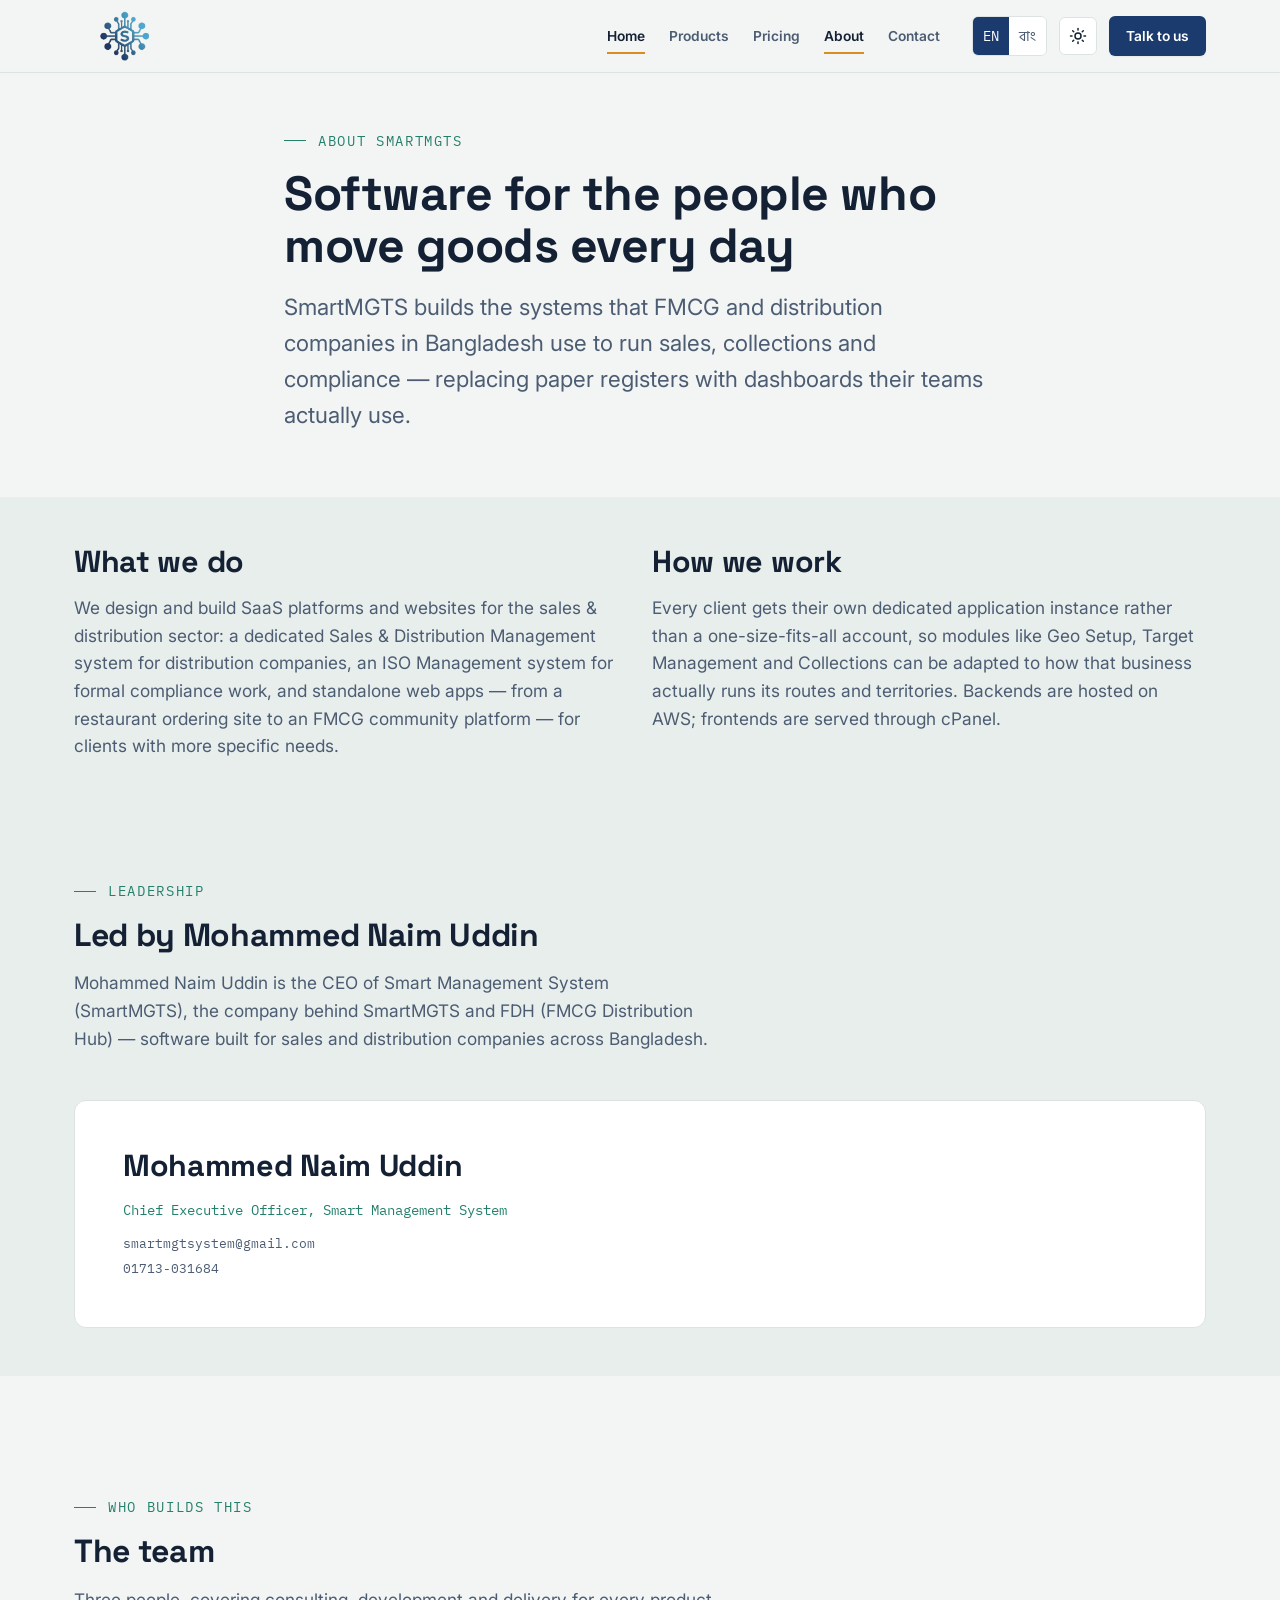
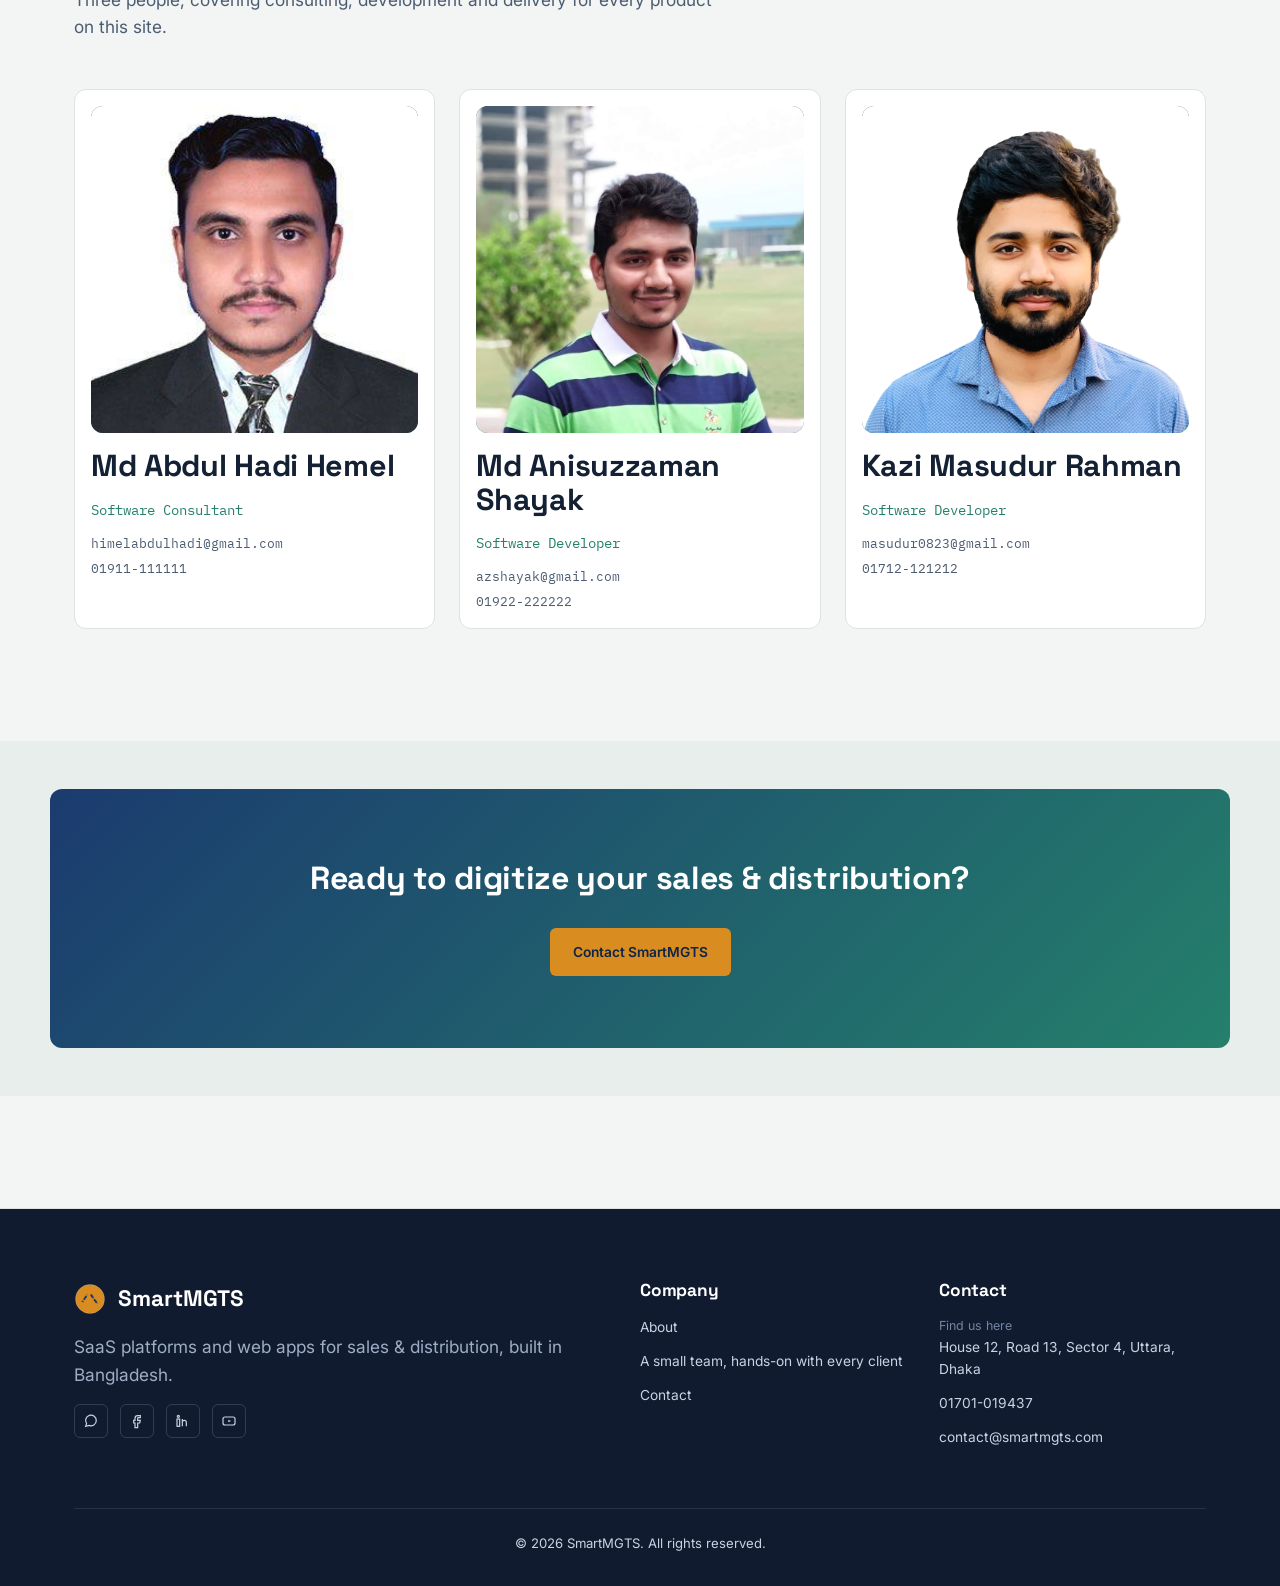
==== about.html @ 02f53088 "e" ====
<!doctype html>
<html lang="en">
  <head>
    <meta charset="UTF-8" />
    <meta name="viewport" content="width=device-width, initial-scale=1" />
    <meta name="theme-color" content="#F2F5F4" />
    <title>About — SmartMGTS</title>
    <link rel="icon" href="assets/images/favicon.svg" type="image/svg+xml" />
    <link rel="preconnect" href="https://fonts.googleapis.com" />
    <link
      href="https://fonts.googleapis.com/css2?family=Space+Grotesk:wght@500;600;700&family=Inter:wght@400;500;600;700&family=IBM+Plex+Mono:wght@400;500&family=Hind+Siliguri:wght@400;500;600;700&display=swap"
      rel="stylesheet"
    />
    <link rel="stylesheet" href="assets/css/variables.css" />
    <link rel="stylesheet" href="assets/css/base.css" />
    <link rel="stylesheet" href="assets/css/components.css" />
    <link rel="stylesheet" href="assets/css/animations.css" />
    <link rel="stylesheet" href="assets/css/responsive.css" />
    <link rel="stylesheet" href="assets/css/style.css" />
    <script>
      (function () {
        try {
          var t =
            localStorage.getItem("smartmgts-theme") ||
            (window.matchMedia("(prefers-color-scheme: dark)").matches
              ? "dark"
              : "light");
          document.documentElement.setAttribute("data-theme", t);
        } catch (e) {}
      })();
    </script>
  </head>
  <body>
    <a class="skip-link" href="#main">Skip to content</a>

      <header class="site-header">
      <div class="container site-header__bar">
        <a href="index.html" class="brand">
          <img src="/assets/images/logo_withoutText.png.png" alt="SmartMGTS logo" class="logo_img" />
        </a>

        <nav class="nav" id="primary-nav">
          <ul class="nav__list">
            <li>
              <a href="index.html" aria-current="page" data-i18n="nav.home"
                >Home</a
              >
            </li>
            <li>
              <a href="products.html" data-i18n="nav.products">Products</a>
            </li>
            <li><a href="pricing.html" data-i18n="nav.pricing">Pricing</a></li>
            <li><a href="about.html" data-i18n="nav.about">About</a></li>
            <li><a href="contact.html" data-i18n="nav.contact">Contact</a></li>
          </ul>
          <div class="nav__controls">
            <div class="lang-switch" role="group" aria-label="Language / ভাষা">
              <button type="button" data-lang="en" aria-pressed="true">
                EN
              </button>
              <button type="button" data-lang="bn" aria-pressed="false">
                বাং
              </button>
            </div>
            <button
              class="icon-btn"
              type="button"
              data-theme-toggle
              aria-pressed="false"
              data-i18n-aria="nav.themeAria"
              aria-label="Toggle light and dark mode"
            >
              <svg
                class="icon-sun"
                viewBox="0 0 24 24"
                fill="none"
                stroke="currentColor"
                stroke-width="2"
                stroke-linecap="round"
              >
                <circle cx="12" cy="12" r="4" />
                <path
                  d="M12 2v2M12 20v2M4.9 4.9l1.4 1.4M17.7 17.7l1.4 1.4M2 12h2M20 12h2M4.9 19.1l1.4-1.4M17.7 6.3l1.4-1.4"
                />
              </svg>
              <svg
                class="icon-moon"
                viewBox="0 0 24 24"
                fill="none"
                stroke="currentColor"
                stroke-width="2"
                stroke-linecap="round"
                stroke-linejoin="round"
              >
                <path d="M21 12.8A9 9 0 1 1 11.2 3a7 7 0 0 0 9.8 9.8Z" />
              </svg>
            </button>
            <a
              class="btn btn--primary btn--sm"
              href="contact.html"
              data-i18n="nav.cta"
              >Talk to us</a
            >
          </div>
        </nav>

        <button
          class="nav-toggle"
          type="button"
          data-nav-toggle
          aria-expanded="false"
          aria-controls="primary-nav"
          data-i18n-aria="nav.menuAria"
          aria-label="Toggle menu"
        >
          <svg
            viewBox="0 0 24 24"
            fill="none"
            stroke="currentColor"
            stroke-width="2"
            stroke-linecap="round"
          >
            <line x1="3" y1="6" x2="21" y2="6" />
            <line x1="3" y1="12" x2="21" y2="12" />
            <line x1="3" y1="18" x2="21" y2="18" />
          </svg>
        </button>
      </div>
    </header>

    <main id="main">
      <section class="section section--tight">
        <div class="container" style="max-width: 760px">
          <p class="eyebrow reveal" data-i18n="about.eyebrow">
            About SmartMGTS
          </p>
          <h1 class="reveal" data-i18n="about.title">
            Software for the people who move goods every day
          </h1>
          <p
            class="reveal"
            style="font-size: var(--step-1)"
            data-i18n="about.subtitle"
          >
            SmartMGTS builds the systems that FMCG and distribution companies in
            Bangladesh use to run sales, collections and compliance.
          </p>
        </div>
      </section>

      <section class="section section--tight section--alt">
        <div class="container grid grid--2">
          <div class="reveal">
            <h3 data-i18n="about.storyTitle">What we do</h3>
            <p data-i18n="about.storyBody">
              We design and build SaaS platforms and websites for the sales
              &amp; distribution sector.
            </p>
          </div>
          <div class="reveal">
            <h3 data-i18n="about.approachTitle">How we work</h3>
            <p data-i18n="about.approachBody">
              Every client gets their own dedicated application instance.
            </p>
          </div>
        </div>
      </section>

      <section class="section section--tight section--alt" id="leadership">
        <div class="container">
          <div class="section-head reveal">
            <p class="eyebrow" data-i18n="leadership.eyebrow">Leadership</p>
            <h2 data-i18n="leadership.title">Led by Mohammed Naim Uddin</h2>
            <p data-i18n="leadership.subtitle">
              Mohammed Naim Uddin is the CEO of Smart Management System
              (SmartMGTS), the company behind SmartMGTS and FDH (FMCG
              Distribution Hub) — software built for sales and distribution
              companies across Bangladesh.
            </p>
          </div>
          <div class="card reveal" style="padding: var(--sp-6)">
            <img src="" alt="">
            <h3 itemprop="name">Mohammed Naim Uddin</h3>
            <p
              class="team-card__role"
              itemprop="jobTitle"
              data-i18n="leadership.role"
            >
              Chief Executive Officer, Smart Management System
            </p>
            <div class="team-card__meta">
              <a href="mailto:smartmgtsystem@gmail.com" itemprop="email"
                >smartmgtsystem@gmail.com</a
              >
              <a href="tel:+8801713031684" itemprop="telephone">01713-031684</a>
            </div>
          </div>
        </div>
      </section>

      <section class="section" id="team">
        <div class="container">
          <div class="section-head reveal">
            <p class="eyebrow" data-i18n="teamSection.eyebrow">
              Who builds this
            </p>
            <h2 data-i18n="about.teamTitle">The team</h2>
            <p data-i18n="about.teamSubtitle">
              Three people, covering consulting, development and delivery for
              every product on this site.
            </p>
          </div>
          <div class="grid grid--team">
            <div class="card team-card reveal">
              <!-- <div class="team-card__avatar">AH</div> -->
              <img
                src="assets/images/team/hadi.jpg"
                alt="Abdul Hadi Hemel"
                class="team-card__avatar"
              />
              <h3>Md Abdul Hadi Hemel</h3>
              <p class="team-card__role" data-i18n="team.hemel.role">
                Software Consultant
              </p>
              <div class="team-card__meta">
                <a href="mailto:himelabdulhadi@gmail.com"
                  >himelabdulhadi@gmail.com</a
                >
                <a href="tel:+8801911111111">01911-111111</a>
              </div>
            </div>

            <div class="card team-card reveal">
              <!-- <div class="team-card__avatar">AS</div> -->
              <img
                src="assets/images/team/shayak.jpg"
                alt="Md Anisuzzaman Shayak"
                class="team-card__avatar"
              />
              <h3>Md Anisuzzaman Shayak</h3>
              <p class="team-card__role" data-i18n="team.shayak.role">
                Software Developer
              </p>
              <div class="team-card__meta">
                <a href="mailto:azshayak@gmail.com">azshayak@gmail.com</a>
                <a href="tel:+8801922222222">01922-222222</a>
              </div>
            </div>

            <div class="card team-card reveal">
              <!-- <div class="team-card__avatar">KM</div> -->
              <img
                src="assets/images/team/masud.png"
                alt="Kazi Masudur Rahman"
                class="team-card__avatar"
              />
              <h3>Kazi Masudur Rahman</h3>
              <p class="team-card__role" data-i18n="team.masudur.role">
                Software Developer
              </p>
              <div class="team-card__meta">
                <a href="mailto:masudur0823@gmail.com">masudur0823@gmail.com</a>
                <a href="tel:+8801712121212">01712-121212</a>
              </div>
            </div>
          </div>
        </div>
      </section>

      <section class="section section--tight section--alt">
        <div
          class="container card reveal"
          style="
            text-align: center;
            padding: var(--sp-7);
            background: linear-gradient(
              135deg,
              var(--color-brand),
              var(--color-route)
            );
            border: none;
          "
        >
          <h2 style="color: #fff" data-i18n="ctaBand.title">
            Ready to digitize your sales &amp; distribution?
          </h2>
          <a
            class="btn btn--accent"
            href="contact.html"
            style="margin-top: var(--sp-3)"
            data-i18n="ctaBand.cta"
            >Contact SmartMGTS</a
          >
        </div>
      </section>
    </main>

    <footer class="site-footer" id="footer-include"></footer>

    <script src="assets/js/theme.js"></script>
    <script src="assets/js/i18n.js"></script>
    <script src="assets/js/main.js"></script>
    <script src="assets/js/footer.js"></script>
  </body>
</html>
---- assets/css/variables.css ----
/* ==========================================================================
   SmartMGTS — Design Tokens
   Theme: "Ledger & Route" — deep navy ink, mango signal, route-line teal.
   Grounded in the product's own world: geo routes, ledgers, SKU dashboards.
   ========================================================================== */

:root {
  /* ---- Type ---- */
  --font-display: 'Space Grotesk', 'Hind Siliguri', sans-serif;
  --font-body: 'Inter', 'Hind Siliguri', sans-serif;
  --font-bn: 'Hind Siliguri', 'Inter', sans-serif;
  --font-mono: 'IBM Plex Mono', 'Hind Siliguri', monospace;

  --step--1: clamp(0.78rem, 0.75rem + 0.2vw, 0.86rem);
  --step-0:  clamp(1rem, 0.96rem + 0.25vw, 1.08rem);
  --step-1:  clamp(1.2rem, 1.1rem + 0.5vw, 1.4rem);
  --step-2:  clamp(1.5rem, 1.3rem + 1vw, 1.9rem);
  --step-3:  clamp(1.9rem, 1.5rem + 2vw, 2.6rem);
  --step-4:  clamp(2.4rem, 1.8rem + 3vw, 3.6rem);
  --step-5:  clamp(3rem, 2.1rem + 4.5vw, 5rem);

  /* ---- Spacing (8px rhythm) ---- */
  --sp-1: 0.5rem;
  --sp-2: 0.75rem;
  --sp-3: 1rem;
  --sp-4: 1.5rem;
  --sp-5: 2rem;
  --sp-6: 3rem;
  --sp-7: 4.5rem;
  --sp-8: 7rem;

  --radius-s: 6px;
  --radius-m: 12px;
  --radius-l: 20px;
  --container: 1180px;

  --ease: cubic-bezier(.2, .8, .2, 1);
  --dur-fast: 160ms;
  --dur: 320ms;

  color-scheme: light;

  /* ---- Light theme ---- */
  --color-bg: #F2F5F4;
  --color-bg-alt: #E8EEEC;
  --color-surface: #FFFFFF;
  --color-surface-raised: #FFFFFF;
  --color-ink: #142033;
  --color-ink-soft: #4C5C72;
  --color-ink-faint: #7C8AA0;
  --color-border: #DCE3E0;
  --color-border-strong: #C3CDC9;

  --color-brand: #1B3B6F;
  --color-brand-ink: #0E2549;
  --color-accent: #D98C1F;
  --color-accent-ink: #8A570E;
  --color-route: #24806B;
  --color-route-soft: #DCEFE9;
  --color-danger: #B14435;
  --color-danger-soft: #F6E2DE;

  --shadow-s: 0 1px 2px rgba(20, 32, 51, 0.06);
  --shadow-m: 0 8px 24px rgba(20, 32, 51, 0.08);
  --shadow-l: 0 20px 48px rgba(20, 32, 51, 0.14);

  --grain-opacity: 0.035;
}

[data-theme="dark"] {
  color-scheme: dark;

  --color-bg: #0C1420;
  --color-bg-alt: #0F1A2A;
  --color-surface: #15223A;
  --color-surface-raised: #182742;
  --color-ink: #E8EEF6;
  --color-ink-soft: #A9B8CE;
  --color-ink-faint: #7284A0;
  --color-border: #26344E;
  --color-border-strong: #34456524;

  --color-brand: #7FA6E8;
  --color-brand-ink: #C6D8F4;
  --color-accent: #F0AE4E;
  --color-accent-ink: #FBD498;
  --color-route: #4FD1AE;
  --color-route-soft: #12332B;
  --color-danger: #E6796A;
  --color-danger-soft: #3A2020;

  --shadow-s: 0 1px 2px rgba(0, 0, 0, 0.3);
  --shadow-m: 0 8px 24px rgba(0, 0, 0, 0.35);
  --shadow-l: 0 24px 56px rgba(0, 0, 0, 0.5);

  --grain-opacity: 0.05;
}
---- assets/css/base.css ----
/* ==========================================================================
   Base — reset, typography, layout primitives
   ========================================================================== */

*, *::before, *::after { box-sizing: border-box; }
html { scroll-behavior: smooth; }
@media (prefers-reduced-motion: reduce) {
  html { scroll-behavior: auto; }
  *, *::before, *::after { animation-duration: 0.01ms !important; animation-iteration-count: 1 !important; transition-duration: 0.01ms !important; }
}

body {
  margin: 0;
  background: var(--color-bg);
  color: var(--color-ink);
  font-family: var(--font-body);
  font-size: var(--step-0);
  line-height: 1.6;
  -webkit-font-smoothing: antialiased;
  transition: background var(--dur) var(--ease), color var(--dur) var(--ease);
}

html[lang="bn"] body,
body.lang-bn { font-family: var(--font-bn); }

img { max-width: 100%; display: block; }
a { color: inherit; text-decoration: none; }
button { font: inherit; cursor: pointer; }
ul { margin: 0; padding: 0; list-style: none; }

h1, h2, h3, h4 {
  font-family: var(--font-display);
  line-height: 1.1;
  margin: 0 0 var(--sp-3);
  letter-spacing: -0.01em;
  color: var(--color-ink);
}
html[lang="bn"] h1, html[lang="bn"] h2, html[lang="bn"] h3, html[lang="bn"] h4 {
  font-family: var(--font-bn);
  letter-spacing: 0;
}

h1 { font-size: var(--step-5); }
h2 { font-size: var(--step-4); }
h3 { font-size: var(--step-2); }
h4 { font-size: var(--step-1); }

p { margin: 0 0 var(--sp-3); color: var(--color-ink-soft); }

.mono { font-family: var(--font-mono); letter-spacing: 0.02em; }

::selection { background: var(--color-accent); color: var(--color-brand-ink); }

:focus-visible {
  outline: 2px solid var(--color-accent);
  outline-offset: 3px;
  border-radius: 4px;
}

/* ---- Layout primitives ---- */
.container {
  width: 100%;
  max-width: var(--container);
  margin-inline: auto;
  padding-inline: var(--sp-4);
}

.section {
  padding-block: var(--sp-8);
  position: relative;
}
.section--tight { padding-block: var(--sp-6); }
.section--alt { background: var(--color-bg-alt); }

.eyebrow {
  display: inline-flex;
  align-items: center;
  gap: var(--sp-2);
  font-family: var(--font-mono);
  font-size: var(--step--1);
  letter-spacing: 0.12em;
  text-transform: uppercase;
  color: var(--color-route);
  margin-bottom: var(--sp-3);
}
.eyebrow::before {
  content: "";
  width: 22px;
  height: 1px;
  background: var(--color-route);
  border-top: 1px dashed var(--color-route);
  display: inline-block;
}

.section-head {
  max-width: 640px;
  margin-bottom: var(--sp-6);
}
.section-head--center { max-width: 640px; margin-inline: auto; text-align: center; }

.visually-hidden {
  position: absolute;
  width: 1px; height: 1px;
  overflow: hidden;
  clip: rect(0 0 0 0);
  white-space: nowrap;
}

.skip-link {
  position: absolute;
  left: var(--sp-3);
  top: -100px;
  background: var(--color-brand);
  color: #fff;
  padding: var(--sp-2) var(--sp-3);
  border-radius: var(--radius-s);
  z-index: 200;
  transition: top var(--dur-fast) var(--ease);
}
.skip-link:focus { top: var(--sp-3); }
---- assets/css/components.css ----
/* ==========================================================================
   Components
   ========================================================================== */

/* ---- Header ---- */
.site-header {
  position: sticky;
  top: 0;
  z-index: 100;
  background: color-mix(in srgb, var(--color-bg) 88%, transparent);
  backdrop-filter: blur(10px);
  border-bottom: 1px solid var(--color-border);
}
.site-header__bar {
  display: flex;
  align-items: center;
  justify-content: space-between;
  gap: var(--sp-4);
  padding-block: var(--sp-3);
}
.brand {
  display: flex;
  align-items: center;
  gap: var(--sp-2);
  font-family: var(--font-display);
  font-weight: 700;
  font-size: var(--step-1);
  color: var(--color-ink);
}
.brand__mark { width: 32px; height: 32px; flex-shrink: 0; }
.brand__mark path { stroke: var(--color-brand); }
.brand__mark circle { fill: var(--color-accent); }

.nav {
  display: flex;
  align-items: center;
  gap: var(--sp-5);
}
.nav__list {
  display: flex;
  gap: var(--sp-4);
  font-size: var(--step--1);
  font-weight: 600;
}
.nav__list a {
  position: relative;
  padding-block: 4px;
  color: var(--color-ink-soft);
  transition: color var(--dur-fast) var(--ease);
}
.nav__list a:hover, .nav__list a[aria-current="page"] { color: var(--color-ink); }
.nav__list a[aria-current="page"]::after {
  content: "";
  position: absolute;
  left: 0; right: 0; bottom: -6px;
  height: 2px;
  background: var(--color-accent);
}

.nav__controls { display: flex; align-items: center; gap: var(--sp-2); }

.icon-btn {
  display: inline-flex;
  align-items: center;
  justify-content: center;
  width: 38px; height: 38px;
  border-radius: var(--radius-s);
  border: 1px solid var(--color-border);
  background: var(--color-surface);
  color: var(--color-ink);
  transition: border-color var(--dur-fast) var(--ease), transform var(--dur-fast) var(--ease);
}
.icon-btn:hover { border-color: var(--color-brand); transform: translateY(-1px); }
.icon-btn svg { width: 18px; height: 18px; }
.icon-btn .icon-moon { display: none; }
[data-theme="dark"] .icon-btn .icon-sun { display: none; }
[data-theme="dark"] .icon-btn .icon-moon { display: block; }

.lang-switch {
  display: flex;
  border: 1px solid var(--color-border);
  border-radius: var(--radius-s);
  overflow: hidden;
  font-family: var(--font-mono);
  font-size: var(--step--1);
}
.lang-switch button {
  background: var(--color-surface);
  color: var(--color-ink-soft);
  border: 0;
  padding: 8px 10px;
  transition: background var(--dur-fast) var(--ease), color var(--dur-fast) var(--ease);
}
.lang-switch button[aria-pressed="true"] {
  background: var(--color-brand);
  color: #fff;
}

.nav-toggle {
  display: none;
  border: 1px solid var(--color-border);
  background: var(--color-surface);
  border-radius: var(--radius-s);
  width: 38px; height: 38px;
  align-items: center;
  justify-content: center;
}
.nav-toggle svg { width: 20px; height: 20px; }

/* ---- Buttons ---- */
.btn {
  display: inline-flex;
  align-items: center;
  gap: var(--sp-2);
  padding: 12px 22px;
  border-radius: var(--radius-s);
  font-weight: 600;
  font-size: var(--step--1);
  border: 1px solid transparent;
  transition: transform var(--dur-fast) var(--ease), box-shadow var(--dur-fast) var(--ease), background var(--dur-fast) var(--ease);
  white-space: nowrap;
}
.btn:hover { transform: translateY(-2px); }
.btn--primary { background: var(--color-brand); color: #fff; box-shadow: var(--shadow-s); }
.btn--primary:hover { box-shadow: var(--shadow-m); }
.btn--accent { background: var(--color-accent); color: var(--color-brand-ink); }
.btn--ghost { background: transparent; border-color: var(--color-border-strong); color: var(--color-ink); }
.btn--ghost:hover { border-color: var(--color-brand); }
.btn--sm { padding: 8px 16px; font-size: var(--step--1); }

/* ---- Badges ---- */
.badge {
  display: inline-flex;
  align-items: center;
  gap: 6px;
  font-family: var(--font-mono);
  font-size: 0.72rem;
  letter-spacing: 0.04em;
  text-transform: uppercase;
  padding: 4px 9px;
  border-radius: 999px;
  border: 1px solid var(--color-border-strong);
}
.badge--live { color: var(--color-route); border-color: var(--color-route); background: var(--color-route-soft); }
.badge--dev { color: var(--color-accent-ink); border-color: var(--color-accent); background: color-mix(in srgb, var(--color-accent) 16%, transparent); }
.badge--live::before { content: ""; width: 6px; height: 6px; border-radius: 50%; background: currentColor; }

/* ---- Cards ---- */
.card {
  background: var(--color-surface);
  border: 1px solid var(--color-border);
  border-radius: var(--radius-m);
  padding: var(--sp-3);
  transition: transform var(--dur) var(--ease), box-shadow var(--dur) var(--ease), border-color var(--dur) var(--ease);
}
.card_img_container {
  width: 100%;
  aspect-ratio: 1.5;
  overflow: hidden;
  border-radius: var(--radius-m);
}

.card_img_container img{
  width: 100%;
  height: 100%;
  object-fit: cover;
}
.card:hover { transform: translateY(-4px); box-shadow: var(--shadow-m); border-color: var(--color-border-strong); }

.card--product { display: flex; flex-direction: column; gap: var(--sp-3); height: 100%; }
.card--product__top { display: flex; align-items: flex-start; justify-content: space-between; gap: var(--sp-2); }
.card--product__icon {
  width: 44px; height: 44px;
  border-radius: var(--radius-s);
  background: var(--color-route-soft);
  color: var(--color-route);
  display: flex; align-items: center; justify-content: center;
}
.card--product__icon svg { width: 22px; height: 22px; }
.card--product__links { display: flex; flex-wrap: wrap; gap: var(--sp-2); margin-top: auto; padding-top: var(--sp-2); }
.card--product__links a {
  font-family: var(--font-mono);
  font-size: 0.78rem;
  color: var(--color-brand);
  border-bottom: 1px dashed var(--color-brand);
}
.card--product__tag { font-family: var(--font-mono); font-size: 0.72rem; color: var(--color-ink-faint); }

.feature-card { text-align: left; }
.feature-card__index { font-family: var(--font-mono); font-size: var(--step--1); color: var(--color-route); }

/* ---- Grids ---- */
.grid { display: grid; gap: var(--sp-4); }
.grid--products { grid-template-columns: repeat(3, 1fr); }
.grid--features { grid-template-columns: repeat(3, 1fr); }
.grid--team { grid-template-columns: repeat(3, 1fr); }
.grid--2 { grid-template-columns: 1fr 1fr; }

/* ---- Stat strip ---- */
.stat-strip {
  display: flex;
  flex-wrap: wrap;
  gap: var(--sp-6);
  padding: var(--sp-4) 0;
  border-top: 1px solid var(--color-border);
  border-bottom: 1px solid var(--color-border);
}
.stat {
  display: flex;
  flex-direction: column;
  gap: 4px;
}
.stat__num { font-family: var(--font-mono); font-size: var(--step-2); color: var(--color-ink); }
.stat__label { font-size: var(--step--1); color: var(--color-ink-soft); }

/* ---- Team ---- */
.team-card { text-align: left; }
.team-card__avatar {
  width: 100%;
  aspect-ratio: 1;
  border-radius: var(--radius-m);
  background: linear-gradient(160deg, var(--color-brand), var(--color-route));
  display: flex; align-items: center; justify-content: center;
  color: #fff;
  font-family: var(--font-display);
  font-size: var(--step-3);
  margin-bottom: var(--sp-3);
  object-fit: cover;
  object-position: top;
}
.team-card__role { color: var(--color-route); font-family: var(--font-mono); font-size: var(--step--1); margin-bottom: var(--sp-2); }
.team-card__meta { display: flex; flex-direction: column; gap: 4px; font-family: var(--font-mono); font-size: 0.82rem; color: var(--color-ink-soft); }
.team-card__meta a { color: var(--color-ink-soft); }
.team-card__meta a:hover { color: var(--color-brand); }

/* ---- Route divider ---- */
.route-divider {
  display: flex;
  align-items: center;
  gap: var(--sp-2);
  margin-block: var(--sp-6);
  color: var(--color-route);
}
.route-divider::before, .route-divider::after {
  content: "";
  flex: 1;
  height: 0;
  border-top: 1.5px dashed var(--color-border-strong);
}

/* ---- Footer ---- */
.site-footer {
  background: var(--color-brand-ink, var(--color-surface));
  border-top: 1px solid var(--color-border);
  padding-block: var(--sp-7) var(--sp-5);
  margin-top: var(--sp-8);
}
[data-theme="light"] .site-footer, :root:not([data-theme="dark"]) .site-footer {
  background: #101B30;
  color: #C9D3E3;
}
[data-theme="dark"] .site-footer { background: #070D18; }
.site-footer, .site-footer * { color: #C9D3E3; }
.site-footer h4 { color: #fff; font-size: var(--step-0); margin-bottom: var(--sp-3); }
.site-footer a:hover { color: var(--color-accent); }
.footer-grid { display: grid; grid-template-columns: 2fr 1fr 1fr; gap: var(--sp-5); margin-bottom: var(--sp-6); }
.footer-grid p { color: #9FADC4; }
.footer-links li { margin-bottom: var(--sp-2); font-size: var(--step--1); }
.footer-bottom {
  display: flex;
  justify-content: center;
  flex-wrap: wrap;
  gap: var(--sp-2);
  padding-top: var(--sp-4);
  border-top: 1px solid rgba(255,255,255,0.1);
  font-size: 0.82rem;
  color: #7284A0;
}
.social-row { display: flex; gap: var(--sp-2); }
.social-row a {
  width: 34px; height: 34px;
  border: 1px solid rgba(255,255,255,0.15);
  border-radius: var(--radius-s);
  display: flex; align-items: center; justify-content: center;
}
.social-row svg { width: 16px; height: 16px; }

/* ---- Forms ---- */
.form-field { margin-bottom: var(--sp-4); }
.form-field label { display: block; font-size: var(--step--1); font-weight: 600; margin-bottom: 6px; color: var(--color-ink); }
.form-field input, .form-field textarea, .form-field select {
  width: 100%;
  padding: 12px 14px;
  border-radius: var(--radius-s);
  border: 1px solid var(--color-border-strong);
  background: var(--color-surface);
  color: var(--color-ink);
  font: inherit;
  transition: border-color var(--dur-fast) var(--ease);
}
.form-field input:focus, .form-field textarea:focus { border-color: var(--color-brand); }
.form-note { font-size: 0.82rem; color: var(--color-ink-faint); }

/* ---- FAQ ---- */
.faq-item { border-bottom: 1px solid var(--color-border); padding-block: var(--sp-3); }
.faq-item summary { cursor: pointer; font-weight: 600; font-family: var(--font-display); font-size: var(--step-0); list-style: none; display: flex; justify-content: space-between; gap: var(--sp-3); }
.faq-item summary::-webkit-details-marker { display: none; }
.faq-item summary::after { content: "+"; font-family: var(--font-mono); color: var(--color-route); }
.faq-item[open] summary::after { content: "\2212"; }
.faq-item p { margin-top: var(--sp-2); }
---- assets/css/animations.css ----
/* ==========================================================================
   Animations — the route line is the site's signature motif
   ========================================================================== */

.route-svg path.route-line {
  fill: none;
  stroke: var(--color-route);
  stroke-width: 2;
  stroke-dasharray: 8 8;
  stroke-linecap: round;
  animation: route-flow 18s linear infinite;
}
.route-svg .route-node circle { fill: var(--color-surface); stroke: var(--color-brand); stroke-width: 2; }
.route-svg .route-node.is-hq circle { fill: var(--color-accent); stroke: var(--color-accent-ink); }
.route-svg .route-node text {
  font-family: var(--font-mono);
  font-size: 11px;
  fill: var(--color-ink-soft);
}

@keyframes route-flow {
  to { stroke-dashoffset: -400; }
}

@media (prefers-reduced-motion: reduce) {
  .route-svg path.route-line { animation: none; }
}

/* ---- Scroll reveal ---- */
.reveal {
  opacity: 0;
  transform: translateY(18px);
  transition: opacity 700ms var(--ease), transform 700ms var(--ease);
}
.reveal.is-visible { opacity: 1; transform: translateY(0); }

@media (prefers-reduced-motion: reduce) {
  .reveal { opacity: 1; transform: none; transition: none; }
}

/* ---- Theme toggle micro-interaction ---- */
.icon-btn svg { transition: transform var(--dur) var(--ease); }
.icon-btn:active svg { transform: scale(0.85) rotate(-10deg); }

/* ---- Mobile nav ---- */
@keyframes nav-drop {
  from { opacity: 0; transform: translateY(-8px); }
  to { opacity: 1; transform: translateY(0); }
}
---- assets/css/responsive.css ----
/* ==========================================================================
   Responsive
   ========================================================================== */

@media (max-width: 980px) {
  .grid--products { grid-template-columns: repeat(2, 1fr); }
  .grid--features { grid-template-columns: repeat(2, 1fr); }
  .grid--team { grid-template-columns: repeat(2, 1fr); }
  .footer-grid { grid-template-columns: 1fr 1fr; }
  .hero-layout { grid-template-columns: 1fr !important; }
  .hero-visual { display:none;order: -1; width: 100%; margin-inline: auto; }
}

@media (max-width: 720px) {
  .nav { position: fixed; inset: 62px 0 auto 0; background: var(--color-bg); border-bottom: 1px solid var(--color-border); padding: var(--sp-4); flex-direction: column; align-items: stretch; gap: var(--sp-4); transform: translateY(-8px); opacity: 0; pointer-events: none; transition: all var(--dur) var(--ease); }
  .nav.is-open { transform: translateY(0); opacity: 1; pointer-events: auto; animation: nav-drop var(--dur) var(--ease); }
  .nav__list { flex-direction: column; gap: var(--sp-3); }
  .nav__controls { justify-content: space-between; }
  .nav-toggle { display: inline-flex; }

  .grid--products { grid-template-columns: 1fr; }
  .grid--features { grid-template-columns: 1fr; }
  .grid--team { grid-template-columns: 1fr; }
  .grid--2 { grid-template-columns: 1fr; }
  .footer-grid { grid-template-columns: 1fr; gap: var(--sp-5); }
  .stat-strip { gap: var(--sp-4); }
  h1 { font-size: var(--step-4); }
  .section { padding-block: var(--sp-6); }
}
---- assets/css/style.css ----
/* common start */
/* ------------------------- */
.section h1{
    font-size: var(--sp-6);
}

.section h2{
    font-size: var(--sp-5);
}

/* ----------------------- */
/* common end */



/* page wise */
/* ------------------------------------------- */

/* logo */
.logo_img{
    width: 100px;
    height: 50px;
    object-fit: contain;
    position: absolute;
}
/* home page/hero section */
.section.hero{
     padding-block: var(--sp-6);
}

#products{
    padding-block: var(--sp-6);
}



@media (max-width: 980px) {
    .section h1 {
        font-size: 2.4rem;
    }
}

@media (max-width: 720px) {
    .section h1 {
        font-size: 1.5rem;
    }
}
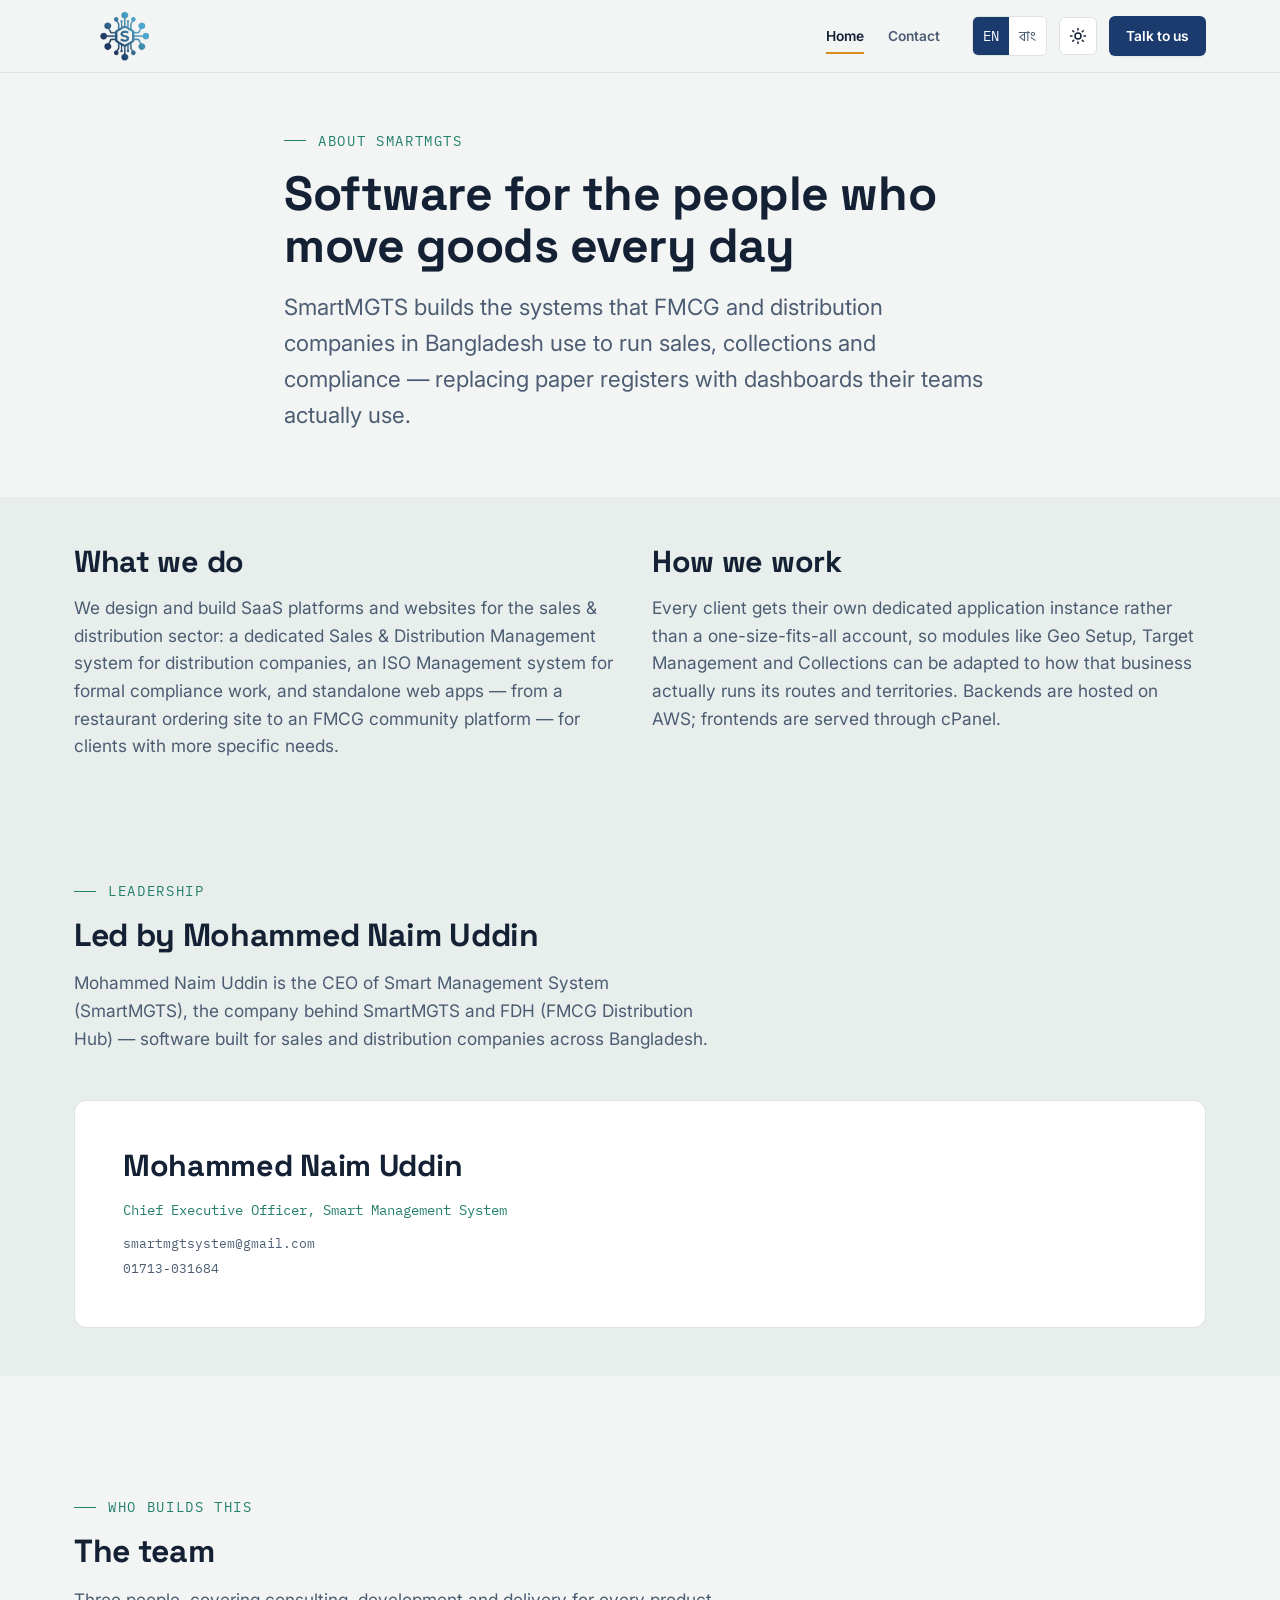
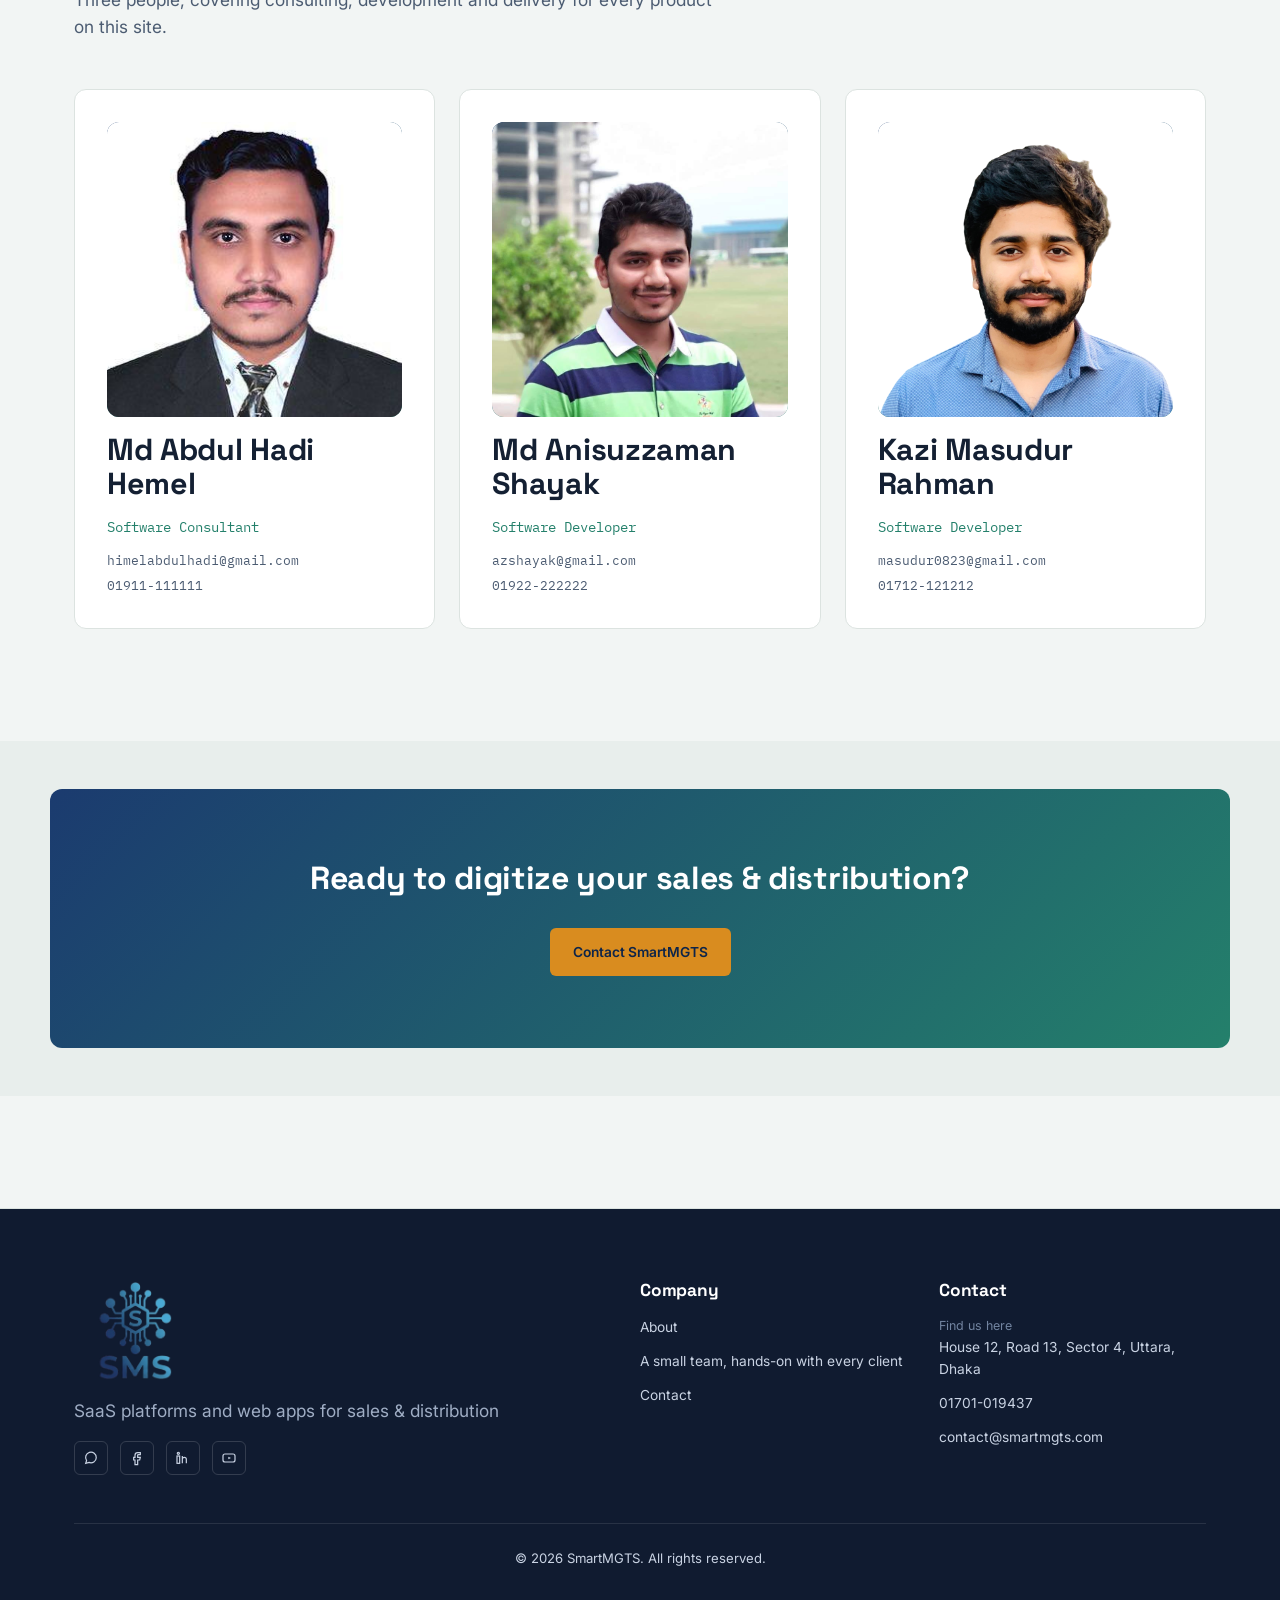
==== commit 5c02dbf0: "e" ====
--- a/about.html
+++ b/about.html
@@ -46,11 +46,11 @@
                 >Home</a
               >
             </li>
-            <li>
+            <!-- <li>
               <a href="products.html" data-i18n="nav.products">Products</a>
-            </li>
-            <li><a href="pricing.html" data-i18n="nav.pricing">Pricing</a></li>
-            <li><a href="about.html" data-i18n="nav.about">About</a></li>
+            </li> -->
+            <!-- <li><a href="pricing.html" data-i18n="nav.pricing">Pricing</a></li> -->
+            <!-- <li><a href="about.html" data-i18n="nav.about">About</a></li> -->
             <li><a href="contact.html" data-i18n="nav.contact">Contact</a></li>
           </ul>
           <div class="nav__controls">
--- a/assets/css/components.css
+++ b/assets/css/components.css
@@ -150,7 +150,7 @@
   background: var(--color-surface);
   border: 1px solid var(--color-border);
   border-radius: var(--radius-m);
-  padding: var(--sp-3);
+  padding: var(--sp-5);
   transition: transform var(--dur) var(--ease), box-shadow var(--dur) var(--ease), border-color var(--dur) var(--ease);
 }
 .card_img_container {
@@ -261,6 +261,11 @@
 }
 [data-theme="dark"] .site-footer { background: #070D18; }
 .site-footer, .site-footer * { color: #C9D3E3; }
+.site-footer img{
+  width: 120px;
+  height: 100px;
+  object-fit: contain;
+}
 .site-footer h4 { color: #fff; font-size: var(--step-0); margin-bottom: var(--sp-3); }
 .site-footer a:hover { color: var(--color-accent); }
 .footer-grid { display: grid; grid-template-columns: 2fr 1fr 1fr; gap: var(--sp-5); margin-bottom: var(--sp-6); }
--- a/assets/css/responsive.css
+++ b/assets/css/responsive.css
@@ -26,4 +26,5 @@
   .stat-strip { gap: var(--sp-4); }
   h1 { font-size: var(--step-4); }
   .section { padding-block: var(--sp-6); }
+  .card{padding: var(--sp-3);}
 }
--- a/assets/css/style.css
+++ b/assets/css/style.css
@@ -32,6 +32,86 @@
     padding-block: var(--sp-6);
 }
 
+/* contact us page start */
+
+.modal-overlay {
+  position: fixed;
+  inset: 0;
+  background: rgba(15, 20, 18, 0.55);
+  backdrop-filter: blur(3px);
+  display: flex;
+  align-items: center;
+  justify-content: center;
+  z-index: 1000;
+  opacity: 0;
+  animation: modalFadeIn 0.2s ease forwards;
+}
+.modal-overlay[hidden] { display: none; }
+
+@keyframes modalFadeIn { to { opacity: 1; } }
+
+.modal-box {
+  background: var(--surface, #fff);
+  color: var(--text, #1a1a1a);
+  border-radius: 16px;
+  padding: var(--sp-5, 2rem) var(--sp-4, 1.5rem);
+  max-width: 380px;
+  width: 90%;
+  text-align: center;
+  position: relative;
+  box-shadow: 0 20px 50px rgba(0, 0, 0, 0.25);
+  transform: translateY(12px) scale(0.96);
+  opacity: 0;
+  animation: modalPopIn 0.28s cubic-bezier(.22,1,.36,1) 0.05s forwards;
+}
+
+@keyframes modalPopIn {
+  to { transform: translateY(0) scale(1); opacity: 1; }
+}
+
+.modal-close {
+  position: absolute;
+  top: var(--sp-2, 0.75rem);
+  right: var(--sp-2, 0.75rem);
+  background: none;
+  border: none;
+  font-size: 1.4rem;
+  line-height: 1;
+  cursor: pointer;
+  color: inherit;
+  opacity: 0.6;
+}
+.modal-close:hover { opacity: 1; }
+
+.modal-icon {
+  width: 56px;
+  height: 56px;
+  margin: 0 auto var(--sp-3, 1rem);
+  border-radius: 50%;
+  display: none;
+  align-items: center;
+  justify-content: center;
+}
+.modal-icon svg { width: 28px; height: 28px; }
+
+.modal-icon--success { background: rgba(34, 197, 94, 0.15); color: #16a34a; }
+.modal-icon--error { background: rgba(239, 68, 68, 0.15); color: #dc2626; }
+
+.modal-box.is-success .modal-icon--success { display: flex; }
+.modal-box.is-error .modal-icon--error { display: flex; }
+
+.modal-title {
+  font-family: var(--font-heading, "Space Grotesk", sans-serif);
+  font-size: var(--step-1, 1.25rem);
+  margin-bottom: var(--sp-2, 0.5rem);
+}
+.modal-message {
+  font-size: 0.95rem;
+  opacity: 0.8;
+  margin-bottom: var(--sp-4, 1.5rem);
+}
+/* contact us page end */
+
 
 
 @media (max-width: 980px) {
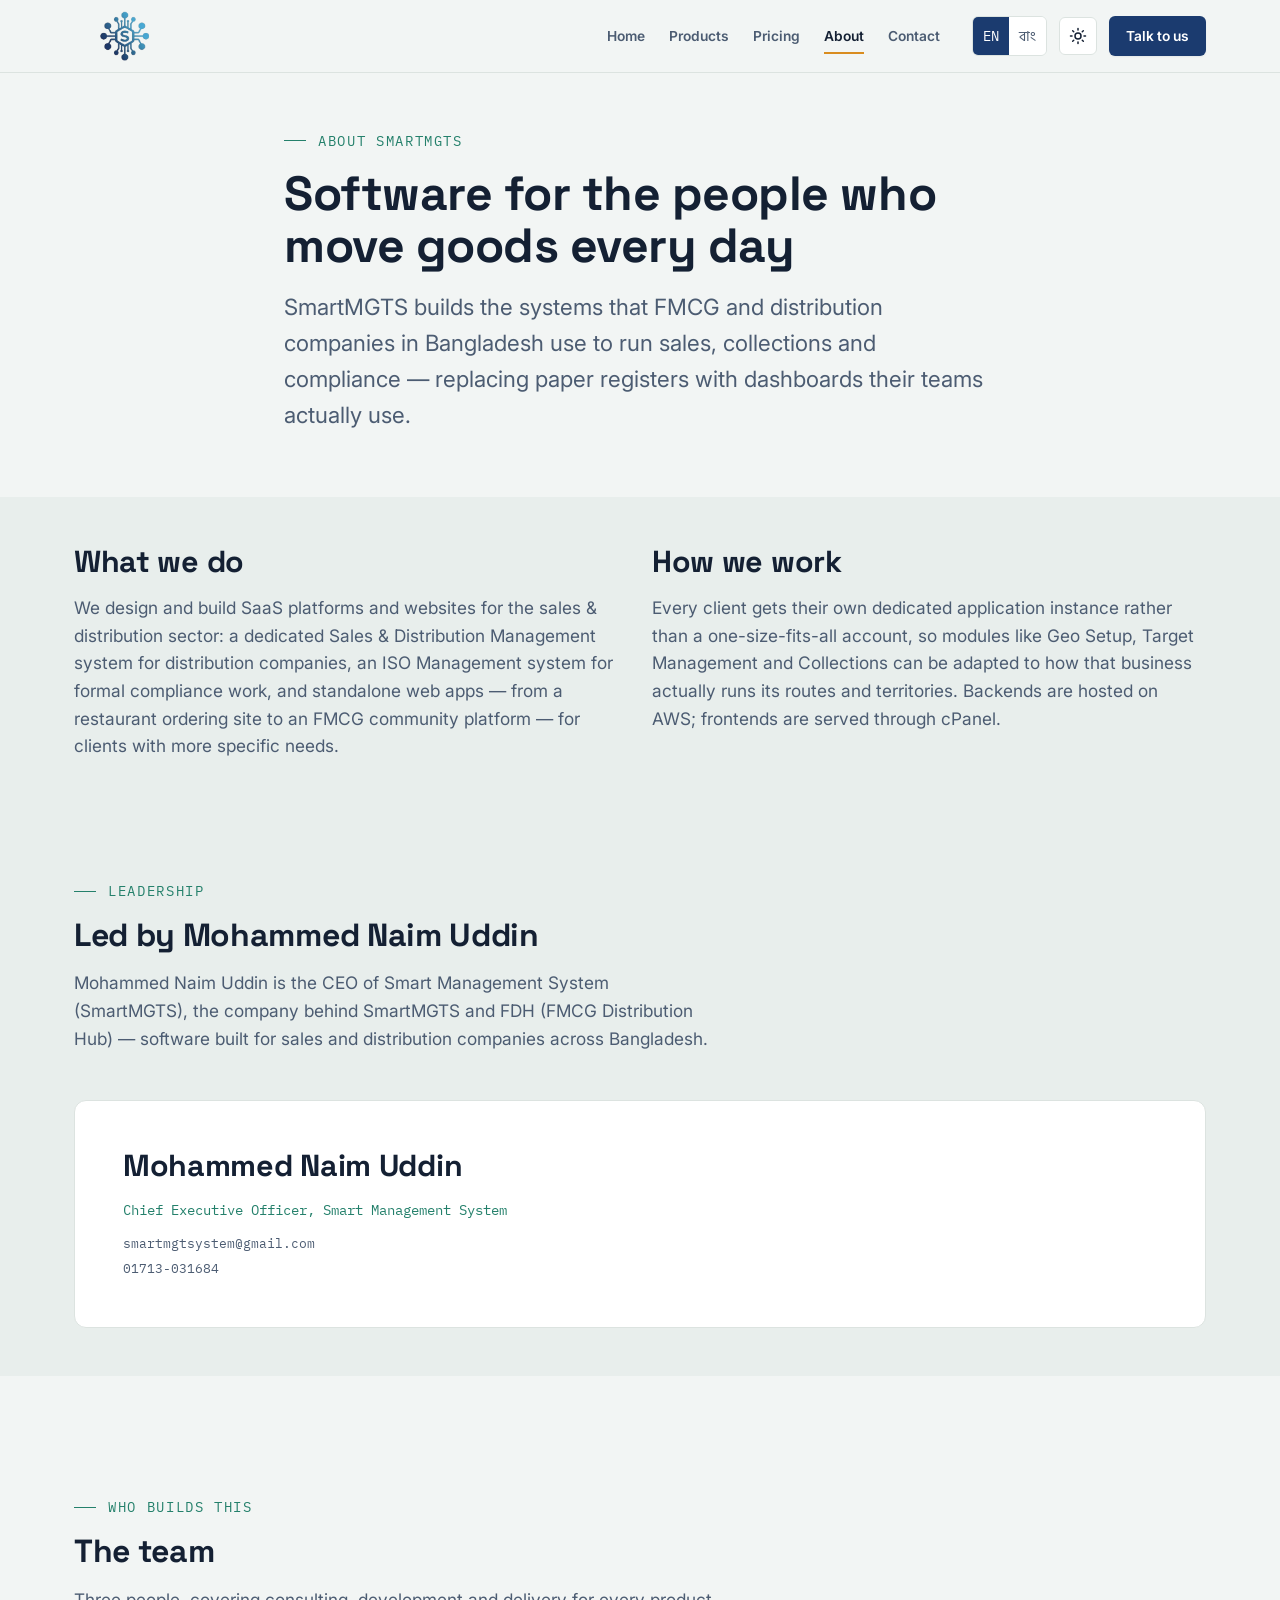
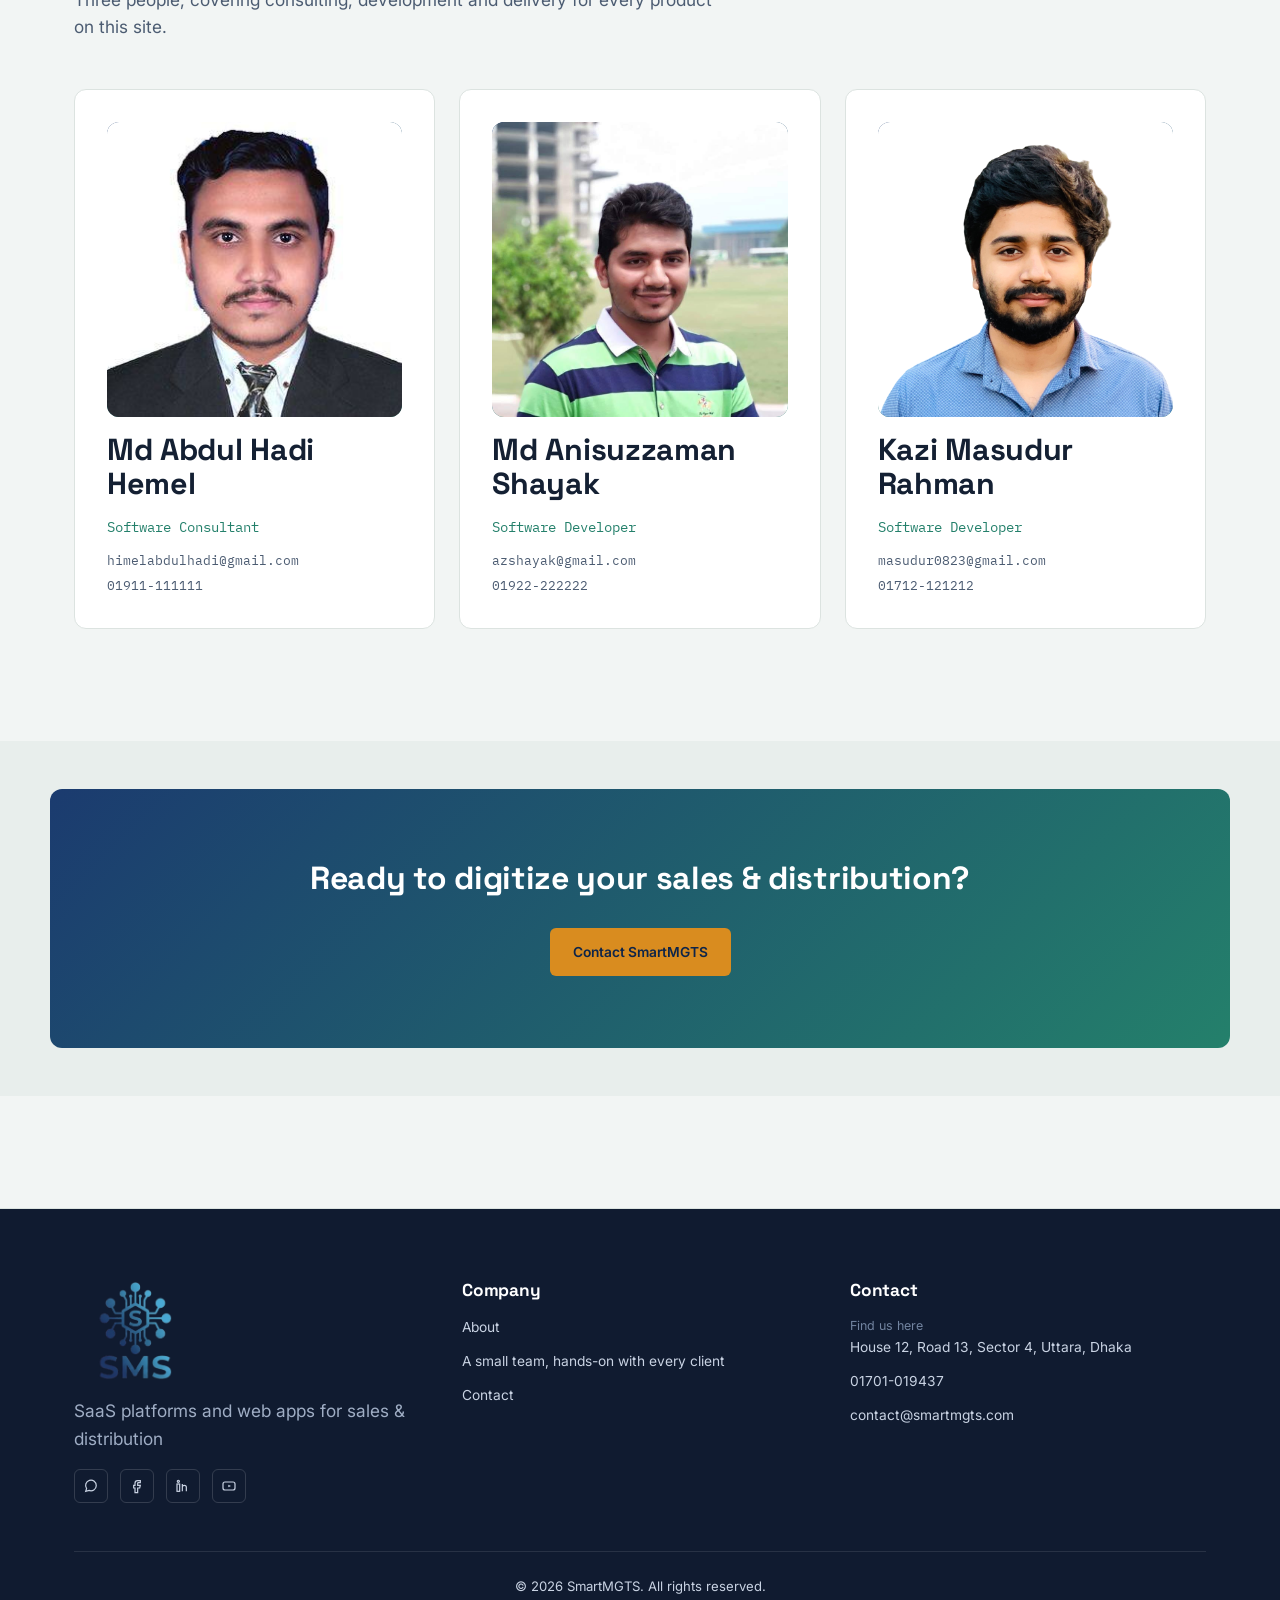
==== commit 1fb58dd9: "e" ====
--- a/about.html
+++ b/about.html
@@ -5,7 +5,26 @@
     <meta name="viewport" content="width=device-width, initial-scale=1" />
     <meta name="theme-color" content="#F2F5F4" />
     <title>About — SmartMGTS</title>
-    <link rel="icon" href="assets/images/favicon.svg" type="image/svg+xml" />
+    <!-- favicon -->
+    <link
+      rel="apple-touch-icon"
+      sizes="180x180"
+      href="assets/images/favicon/apple-touch-icon.png"
+    />
+    <link
+      rel="icon"
+      type="image/png"
+      sizes="32x32"
+      href="assets/images/favicon/favicon-32x32.png"
+    />
+    <link
+      rel="icon"
+      type="image/png"
+      sizes="16x16"
+      href="assets/images/favicon/favicon-16x16.png"
+    />
+    <link rel="manifest" href="assets/images/favicon/site.webmanifest" />
+    <!-- favicon -->
     <link rel="preconnect" href="https://fonts.googleapis.com" />
     <link
       href="https://fonts.googleapis.com/css2?family=Space+Grotesk:wght@500;600;700&family=Inter:wght@400;500;600;700&family=IBM+Plex+Mono:wght@400;500&family=Hind+Siliguri:wght@400;500;600;700&display=swap"
@@ -33,10 +52,14 @@
   <body>
     <a class="skip-link" href="#main">Skip to content</a>
 
-      <header class="site-header">
+    <header class="site-header">
       <div class="container site-header__bar">
         <a href="index.html" class="brand">
-          <img src="/assets/images/logo_withoutText.png.png" alt="SmartMGTS logo" class="logo_img" />
+          <img
+            src="/assets/images/logo_withoutText.png.png"
+            alt="SmartMGTS logo"
+            class="logo_img"
+          />
         </a>
 
         <nav class="nav" id="primary-nav">
@@ -46,11 +69,11 @@
                 >Home</a
               >
             </li>
-            <!-- <li>
+            <li>
               <a href="products.html" data-i18n="nav.products">Products</a>
-            </li> -->
-            <!-- <li><a href="pricing.html" data-i18n="nav.pricing">Pricing</a></li> -->
-            <!-- <li><a href="about.html" data-i18n="nav.about">About</a></li> -->
+            </li>
+            <li><a href="pricing.html" data-i18n="nav.pricing">Pricing</a></li>
+            <li><a href="about.html" data-i18n="nav.about">About</a></li>
             <li><a href="contact.html" data-i18n="nav.contact">Contact</a></li>
           </ul>
           <div class="nav__controls">
@@ -179,7 +202,7 @@
             </p>
           </div>
           <div class="card reveal" style="padding: var(--sp-6)">
-            <img src="" alt="">
+            <img src="" alt="" />
             <h3 itemprop="name">Mohammed Naim Uddin</h3>
             <p
               class="team-card__role"
--- a/assets/css/components.css
+++ b/assets/css/components.css
@@ -27,9 +27,17 @@
   font-size: var(--step-1);
   color: var(--color-ink);
 }
-.brand__mark { width: 32px; height: 32px; flex-shrink: 0; }
-.brand__mark path { stroke: var(--color-brand); }
-.brand__mark circle { fill: var(--color-accent); }
+.brand__mark {
+  width: 32px;
+  height: 32px;
+  flex-shrink: 0;
+}
+.brand__mark path {
+  stroke: var(--color-brand);
+}
+.brand__mark circle {
+  fill: var(--color-accent);
+}
 
 .nav {
   display: flex;
@@ -48,33 +56,57 @@
   color: var(--color-ink-soft);
   transition: color var(--dur-fast) var(--ease);
 }
-.nav__list a:hover, .nav__list a[aria-current="page"] { color: var(--color-ink); }
+.nav__list a:hover,
+.nav__list a[aria-current="page"] {
+  color: var(--color-ink);
+}
 .nav__list a[aria-current="page"]::after {
   content: "";
   position: absolute;
-  left: 0; right: 0; bottom: -6px;
+  left: 0;
+  right: 0;
+  bottom: -6px;
   height: 2px;
   background: var(--color-accent);
 }
 
-.nav__controls { display: flex; align-items: center; gap: var(--sp-2); }
+.nav__controls {
+  display: flex;
+  align-items: center;
+  gap: var(--sp-2);
+}
 
 .icon-btn {
   display: inline-flex;
   align-items: center;
   justify-content: center;
-  width: 38px; height: 38px;
+  width: 38px;
+  height: 38px;
   border-radius: var(--radius-s);
   border: 1px solid var(--color-border);
   background: var(--color-surface);
   color: var(--color-ink);
-  transition: border-color var(--dur-fast) var(--ease), transform var(--dur-fast) var(--ease);
-}
-.icon-btn:hover { border-color: var(--color-brand); transform: translateY(-1px); }
-.icon-btn svg { width: 18px; height: 18px; }
-.icon-btn .icon-moon { display: none; }
-[data-theme="dark"] .icon-btn .icon-sun { display: none; }
-[data-theme="dark"] .icon-btn .icon-moon { display: block; }
+  transition:
+    border-color var(--dur-fast) var(--ease),
+    transform var(--dur-fast) var(--ease);
+}
+.icon-btn:hover {
+  border-color: var(--color-brand);
+  transform: translateY(-1px);
+}
+.icon-btn svg {
+  width: 18px;
+  height: 18px;
+}
+.icon-btn .icon-moon {
+  display: none;
+}
+[data-theme="dark"] .icon-btn .icon-sun {
+  display: none;
+}
+[data-theme="dark"] .icon-btn .icon-moon {
+  display: block;
+}
 
 .lang-switch {
   display: flex;
@@ -89,7 +121,9 @@
   color: var(--color-ink-soft);
   border: 0;
   padding: 8px 10px;
-  transition: background var(--dur-fast) var(--ease), color var(--dur-fast) var(--ease);
+  transition:
+    background var(--dur-fast) var(--ease),
+    color var(--dur-fast) var(--ease);
 }
 .lang-switch button[aria-pressed="true"] {
   background: var(--color-brand);
@@ -101,11 +135,15 @@
   border: 1px solid var(--color-border);
   background: var(--color-surface);
   border-radius: var(--radius-s);
-  width: 38px; height: 38px;
-  align-items: center;
-  justify-content: center;
-}
-.nav-toggle svg { width: 20px; height: 20px; }
+  width: 38px;
+  height: 38px;
+  align-items: center;
+  justify-content: center;
+}
+.nav-toggle svg {
+  width: 20px;
+  height: 20px;
+}
 
 /* ---- Buttons ---- */
 .btn {
@@ -117,16 +155,39 @@
   font-weight: 600;
   font-size: var(--step--1);
   border: 1px solid transparent;
-  transition: transform var(--dur-fast) var(--ease), box-shadow var(--dur-fast) var(--ease), background var(--dur-fast) var(--ease);
+  transition:
+    transform var(--dur-fast) var(--ease),
+    box-shadow var(--dur-fast) var(--ease),
+    background var(--dur-fast) var(--ease);
   white-space: nowrap;
 }
-.btn:hover { transform: translateY(-2px); }
-.btn--primary { background: var(--color-brand); color: #fff; box-shadow: var(--shadow-s); }
-.btn--primary:hover { box-shadow: var(--shadow-m); }
-.btn--accent { background: var(--color-accent); color: var(--color-brand-ink); }
-.btn--ghost { background: transparent; border-color: var(--color-border-strong); color: var(--color-ink); }
-.btn--ghost:hover { border-color: var(--color-brand); }
-.btn--sm { padding: 8px 16px; font-size: var(--step--1); }
+.btn:hover {
+  transform: translateY(-2px);
+}
+.btn--primary {
+  background: var(--color-brand);
+  color: #fff;
+  box-shadow: var(--shadow-s);
+}
+.btn--primary:hover {
+  box-shadow: var(--shadow-m);
+}
+.btn--accent {
+  background: var(--color-accent);
+  color: var(--color-brand-ink);
+}
+.btn--ghost {
+  background: transparent;
+  border-color: var(--color-border-strong);
+  color: var(--color-ink);
+}
+.btn--ghost:hover {
+  border-color: var(--color-brand);
+}
+.btn--sm {
+  padding: 8px 16px;
+  font-size: var(--step--1);
+}
 
 /* ---- Badges ---- */
 .badge {
@@ -141,9 +202,23 @@
   border-radius: 999px;
   border: 1px solid var(--color-border-strong);
 }
-.badge--live { color: var(--color-route); border-color: var(--color-route); background: var(--color-route-soft); }
-.badge--dev { color: var(--color-accent-ink); border-color: var(--color-accent); background: color-mix(in srgb, var(--color-accent) 16%, transparent); }
-.badge--live::before { content: ""; width: 6px; height: 6px; border-radius: 50%; background: currentColor; }
+.badge--live {
+  color: var(--color-route);
+  border-color: var(--color-route);
+  background: var(--color-route-soft);
+}
+.badge--dev {
+  color: var(--color-accent-ink);
+  border-color: var(--color-accent);
+  background: color-mix(in srgb, var(--color-accent) 16%, transparent);
+}
+.badge--live::before {
+  content: "";
+  width: 6px;
+  height: 6px;
+  border-radius: 50%;
+  background: currentColor;
+}
 
 /* ---- Cards ---- */
 .card {
@@ -151,7 +226,10 @@
   border: 1px solid var(--color-border);
   border-radius: var(--radius-m);
   padding: var(--sp-5);
-  transition: transform var(--dur) var(--ease), box-shadow var(--dur) var(--ease), border-color var(--dur) var(--ease);
+  transition:
+    transform var(--dur) var(--ease),
+    box-shadow var(--dur) var(--ease),
+    border-color var(--dur) var(--ease);
 }
 .card_img_container {
   width: 100%;
@@ -160,41 +238,107 @@
   border-radius: var(--radius-m);
 }
 
-.card_img_container img{
+.card_img_container img {
   width: 100%;
   height: 100%;
   object-fit: cover;
 }
-.card:hover { transform: translateY(-4px); box-shadow: var(--shadow-m); border-color: var(--color-border-strong); }
-
-.card--product { display: flex; flex-direction: column; gap: var(--sp-3); height: 100%; }
-.card--product__top { display: flex; align-items: flex-start; justify-content: space-between; gap: var(--sp-2); }
+.card:hover {
+  transform: translateY(-4px);
+  box-shadow: var(--shadow-m);
+  border-color: var(--color-border-strong);
+}
+
+.card--product {
+  display: flex;
+  flex-direction: column;
+  gap: var(--sp-3);
+  height: 100%;
+}
+.card--product__top {
+  display: flex;
+  align-items: flex-start;
+  justify-content: space-between;
+  gap: var(--sp-2);
+}
 .card--product__icon {
-  width: 44px; height: 44px;
+  width: 44px;
+  height: 44px;
   border-radius: var(--radius-s);
   background: var(--color-route-soft);
   color: var(--color-route);
-  display: flex; align-items: center; justify-content: center;
-}
-.card--product__icon svg { width: 22px; height: 22px; }
-.card--product__links { display: flex; flex-wrap: wrap; gap: var(--sp-2); margin-top: auto; padding-top: var(--sp-2); }
+  display: flex;
+  align-items: center;
+  justify-content: center;
+}
+.card--product__icon svg {
+  width: 22px;
+  height: 22px;
+}
+.card--product__links {
+  display: flex;
+  flex-wrap: wrap;
+  gap: var(--sp-2);
+  margin-top: auto;
+  padding-top: var(--sp-2);
+}
 .card--product__links a {
   font-family: var(--font-mono);
   font-size: 0.78rem;
   color: var(--color-brand);
   border-bottom: 1px dashed var(--color-brand);
 }
-.card--product__tag { font-family: var(--font-mono); font-size: 0.72rem; color: var(--color-ink-faint); }
-
-.feature-card { text-align: left; }
-.feature-card__index { font-family: var(--font-mono); font-size: var(--step--1); color: var(--color-route); }
-
+.card--product__tag {
+  font-family: var(--font-mono);
+  font-size: 0.72rem;
+  color: var(--color-ink-faint);
+}
+
+.feature-card {
+  text-align: left;
+}
+.feature-card__index {
+  font-family: var(--font-mono);
+  font-size: var(--step--1);
+  color: var(--color-route);
+}
+
+.card_img_container {
+  position: relative;
+}
+
+.badge--on-image {
+  position: absolute;
+  top: 10px;
+  right: 10px;
+  z-index: 2;
+}
+
+.card--product_title {
+  font-size: 18px;
+  margin: 0px;
+}
+
+.card--product__desc {
+  font-size: 15px;
+}
 /* ---- Grids ---- */
-.grid { display: grid; gap: var(--sp-4); }
-.grid--products { grid-template-columns: repeat(3, 1fr); }
-.grid--features { grid-template-columns: repeat(3, 1fr); }
-.grid--team { grid-template-columns: repeat(3, 1fr); }
-.grid--2 { grid-template-columns: 1fr 1fr; }
+.grid {
+  display: grid;
+  gap: var(--sp-4);
+}
+.grid--products {
+  grid-template-columns: repeat(3, 1fr);
+}
+.grid--features {
+  grid-template-columns: repeat(3, 1fr);
+}
+.grid--team {
+  grid-template-columns: repeat(3, 1fr);
+}
+.grid--2 {
+  grid-template-columns: 1fr 1fr;
+}
 
 /* ---- Stat strip ---- */
 .stat-strip {
@@ -210,17 +354,28 @@
   flex-direction: column;
   gap: 4px;
 }
-.stat__num { font-family: var(--font-mono); font-size: var(--step-2); color: var(--color-ink); }
-.stat__label { font-size: var(--step--1); color: var(--color-ink-soft); }
+.stat__num {
+  font-family: var(--font-mono);
+  font-size: var(--step-2);
+  color: var(--color-ink);
+}
+.stat__label {
+  font-size: var(--step--1);
+  color: var(--color-ink-soft);
+}
 
 /* ---- Team ---- */
-.team-card { text-align: left; }
+.team-card {
+  text-align: left;
+}
 .team-card__avatar {
   width: 100%;
   aspect-ratio: 1;
   border-radius: var(--radius-m);
   background: linear-gradient(160deg, var(--color-brand), var(--color-route));
-  display: flex; align-items: center; justify-content: center;
+  display: flex;
+  align-items: center;
+  justify-content: center;
   color: #fff;
   font-family: var(--font-display);
   font-size: var(--step-3);
@@ -228,10 +383,26 @@
   object-fit: cover;
   object-position: top;
 }
-.team-card__role { color: var(--color-route); font-family: var(--font-mono); font-size: var(--step--1); margin-bottom: var(--sp-2); }
-.team-card__meta { display: flex; flex-direction: column; gap: 4px; font-family: var(--font-mono); font-size: 0.82rem; color: var(--color-ink-soft); }
-.team-card__meta a { color: var(--color-ink-soft); }
-.team-card__meta a:hover { color: var(--color-brand); }
+.team-card__role {
+  color: var(--color-route);
+  font-family: var(--font-mono);
+  font-size: var(--step--1);
+  margin-bottom: var(--sp-2);
+}
+.team-card__meta {
+  display: flex;
+  flex-direction: column;
+  gap: 4px;
+  font-family: var(--font-mono);
+  font-size: 0.82rem;
+  color: var(--color-ink-soft);
+}
+.team-card__meta a {
+  color: var(--color-ink-soft);
+}
+.team-card__meta a:hover {
+  color: var(--color-brand);
+}
 
 /* ---- Route divider ---- */
 .route-divider {
@@ -241,7 +412,8 @@
   margin-block: var(--sp-6);
   color: var(--color-route);
 }
-.route-divider::before, .route-divider::after {
+.route-divider::before,
+.route-divider::after {
   content: "";
   flex: 1;
   height: 0;
@@ -255,45 +427,86 @@
   padding-block: var(--sp-7) var(--sp-5);
   margin-top: var(--sp-8);
 }
-[data-theme="light"] .site-footer, :root:not([data-theme="dark"]) .site-footer {
-  background: #101B30;
-  color: #C9D3E3;
-}
-[data-theme="dark"] .site-footer { background: #070D18; }
-.site-footer, .site-footer * { color: #C9D3E3; }
-.site-footer img{
+[data-theme="light"] .site-footer,
+:root:not([data-theme="dark"]) .site-footer {
+  background: #101b30;
+  color: #c9d3e3;
+}
+[data-theme="dark"] .site-footer {
+  background: #070d18;
+}
+.site-footer,
+.site-footer * {
+  color: #c9d3e3;
+}
+.site-footer img {
   width: 120px;
   height: 100px;
   object-fit: contain;
 }
-.site-footer h4 { color: #fff; font-size: var(--step-0); margin-bottom: var(--sp-3); }
-.site-footer a:hover { color: var(--color-accent); }
-.footer-grid { display: grid; grid-template-columns: 2fr 1fr 1fr; gap: var(--sp-5); margin-bottom: var(--sp-6); }
-.footer-grid p { color: #9FADC4; }
-.footer-links li { margin-bottom: var(--sp-2); font-size: var(--step--1); }
+.site-footer h4 {
+  color: #fff;
+  font-size: var(--step-0);
+  margin-bottom: var(--sp-3);
+}
+.site-footer a:hover {
+  color: var(--color-accent);
+}
+.footer-grid {
+  display: grid;
+  grid-template-columns: 4fr 4fr 4fr;
+  gap: var(--sp-5);
+  margin-bottom: var(--sp-6);
+}
+.footer-grid p {
+  color: #9fadc4;
+}
+.footer-links li {
+  margin-bottom: var(--sp-2);
+  font-size: var(--step--1);
+}
 .footer-bottom {
   display: flex;
   justify-content: center;
   flex-wrap: wrap;
   gap: var(--sp-2);
   padding-top: var(--sp-4);
-  border-top: 1px solid rgba(255,255,255,0.1);
+  border-top: 1px solid rgba(255, 255, 255, 0.1);
   font-size: 0.82rem;
-  color: #7284A0;
-}
-.social-row { display: flex; gap: var(--sp-2); }
+  color: #7284a0;
+}
+.social-row {
+  display: flex;
+  gap: var(--sp-2);
+}
 .social-row a {
-  width: 34px; height: 34px;
-  border: 1px solid rgba(255,255,255,0.15);
+  width: 34px;
+  height: 34px;
+  border: 1px solid rgba(255, 255, 255, 0.15);
   border-radius: var(--radius-s);
-  display: flex; align-items: center; justify-content: center;
-}
-.social-row svg { width: 16px; height: 16px; }
+  display: flex;
+  align-items: center;
+  justify-content: center;
+}
+.social-row svg {
+  width: 16px;
+  height: 16px;
+}
 
 /* ---- Forms ---- */
-.form-field { margin-bottom: var(--sp-4); }
-.form-field label { display: block; font-size: var(--step--1); font-weight: 600; margin-bottom: 6px; color: var(--color-ink); }
-.form-field input, .form-field textarea, .form-field select {
+.form-field {
+  margin-bottom: var(--sp-4);
+}
+.form-field label {
+  display: block;
+  font-size: var(--step--1);
+  font-weight: 600;
+  margin-bottom: 6px;
+  color: var(--color-ink);
+}
+.form-field input,
+.form-field textarea,
+.form-field select {
   width: 100%;
   padding: 12px 14px;
   border-radius: var(--radius-s);
@@ -303,13 +516,90 @@
   font: inherit;
   transition: border-color var(--dur-fast) var(--ease);
 }
-.form-field input:focus, .form-field textarea:focus { border-color: var(--color-brand); }
-.form-note { font-size: 0.82rem; color: var(--color-ink-faint); }
+.form-field input:focus,
+.form-field textarea:focus {
+  border-color: var(--color-brand);
+}
+.form-note {
+  font-size: 0.82rem;
+  color: var(--color-ink-faint);
+}
 
 /* ---- FAQ ---- */
-.faq-item { border-bottom: 1px solid var(--color-border); padding-block: var(--sp-3); }
-.faq-item summary { cursor: pointer; font-weight: 600; font-family: var(--font-display); font-size: var(--step-0); list-style: none; display: flex; justify-content: space-between; gap: var(--sp-3); }
-.faq-item summary::-webkit-details-marker { display: none; }
-.faq-item summary::after { content: "+"; font-family: var(--font-mono); color: var(--color-route); }
-.faq-item[open] summary::after { content: "\2212"; }
-.faq-item p { margin-top: var(--sp-2); }
+.faq-item {
+  border-bottom: 1px solid var(--color-border);
+  padding-block: var(--sp-3);
+}
+.faq-item summary {
+  cursor: pointer;
+  font-weight: 600;
+  font-family: var(--font-display);
+  font-size: var(--step-0);
+  list-style: none;
+  display: flex;
+  justify-content: space-between;
+  gap: var(--sp-3);
+}
+.faq-item summary::-webkit-details-marker {
+  display: none;
+}
+.faq-item summary::after {
+  content: "+";
+  font-family: var(--font-mono);
+  color: var(--color-route);
+}
+.faq-item[open] summary::after {
+  content: "\2212";
+}
+.faq-item p {
+  margin-top: var(--sp-2);
+}
+
+/* popup image */
+.lightbox {
+  position: fixed;
+  inset: 0;
+  display: none;
+  align-items: center;
+  justify-content: center;
+  background: rgba(0, 0, 0, 0.85);
+  z-index: 1000;
+  padding: var(--sp-4);
+}
+
+.lightbox.is-open {
+  display: flex;
+}
+
+.lightbox__img {
+  max-width: 90vw;
+  max-height: 90vh;
+  border-radius: var(--sp-2);
+  box-shadow: var(--shadow-md);
+}
+
+.lightbox__close {
+  position: absolute;
+  top: var(--sp-4);
+  right: var(--sp-4);
+  width: 44px;
+  height: 44px;
+  display: flex;
+  align-items: center;
+  justify-content: center;
+  border: none;
+  border-radius: 50%;
+  background: rgba(255, 255, 255, 0.15);
+  color: #fff;
+  cursor: pointer;
+  transition: background 0.2s ease;
+}
+
+.lightbox__close:hover {
+  background: rgba(255, 255, 255, 0.3);
+}
+
+.lightbox__close svg {
+  width: 22px;
+  height: 22px;
+}
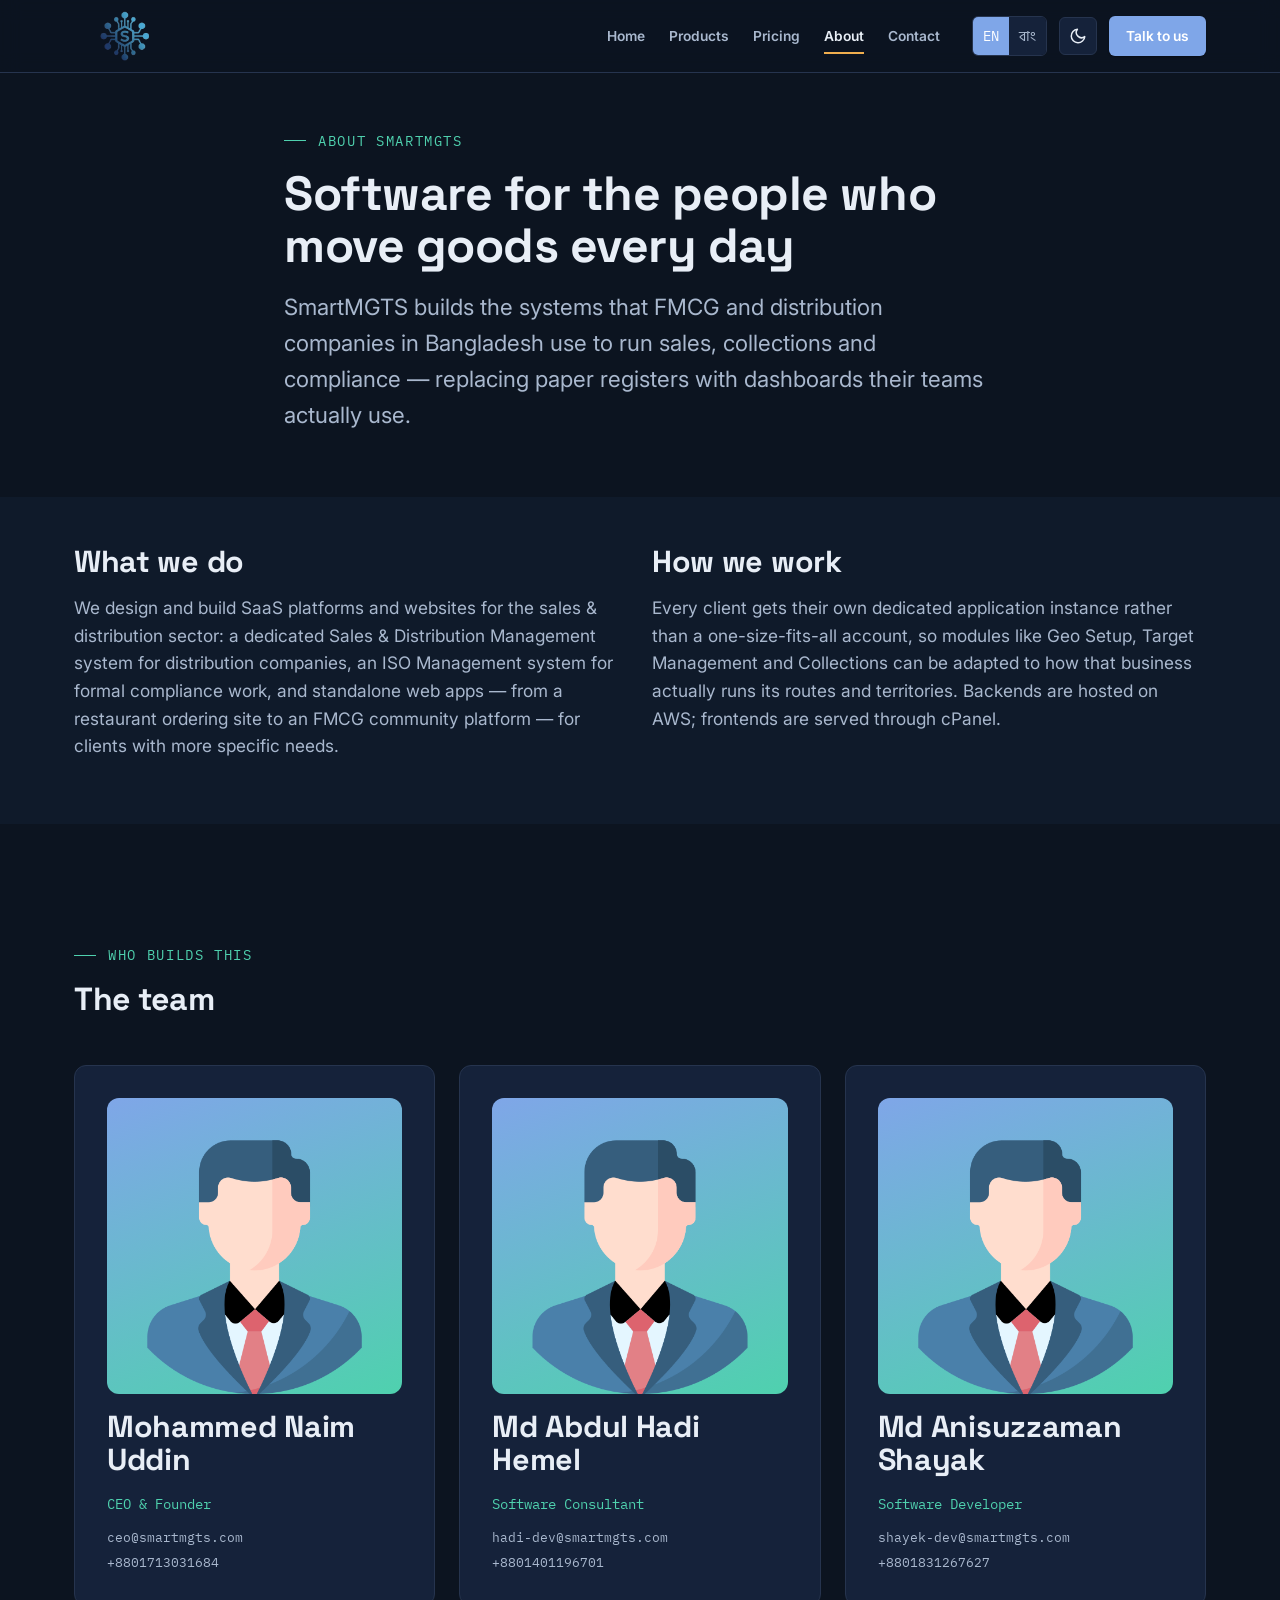
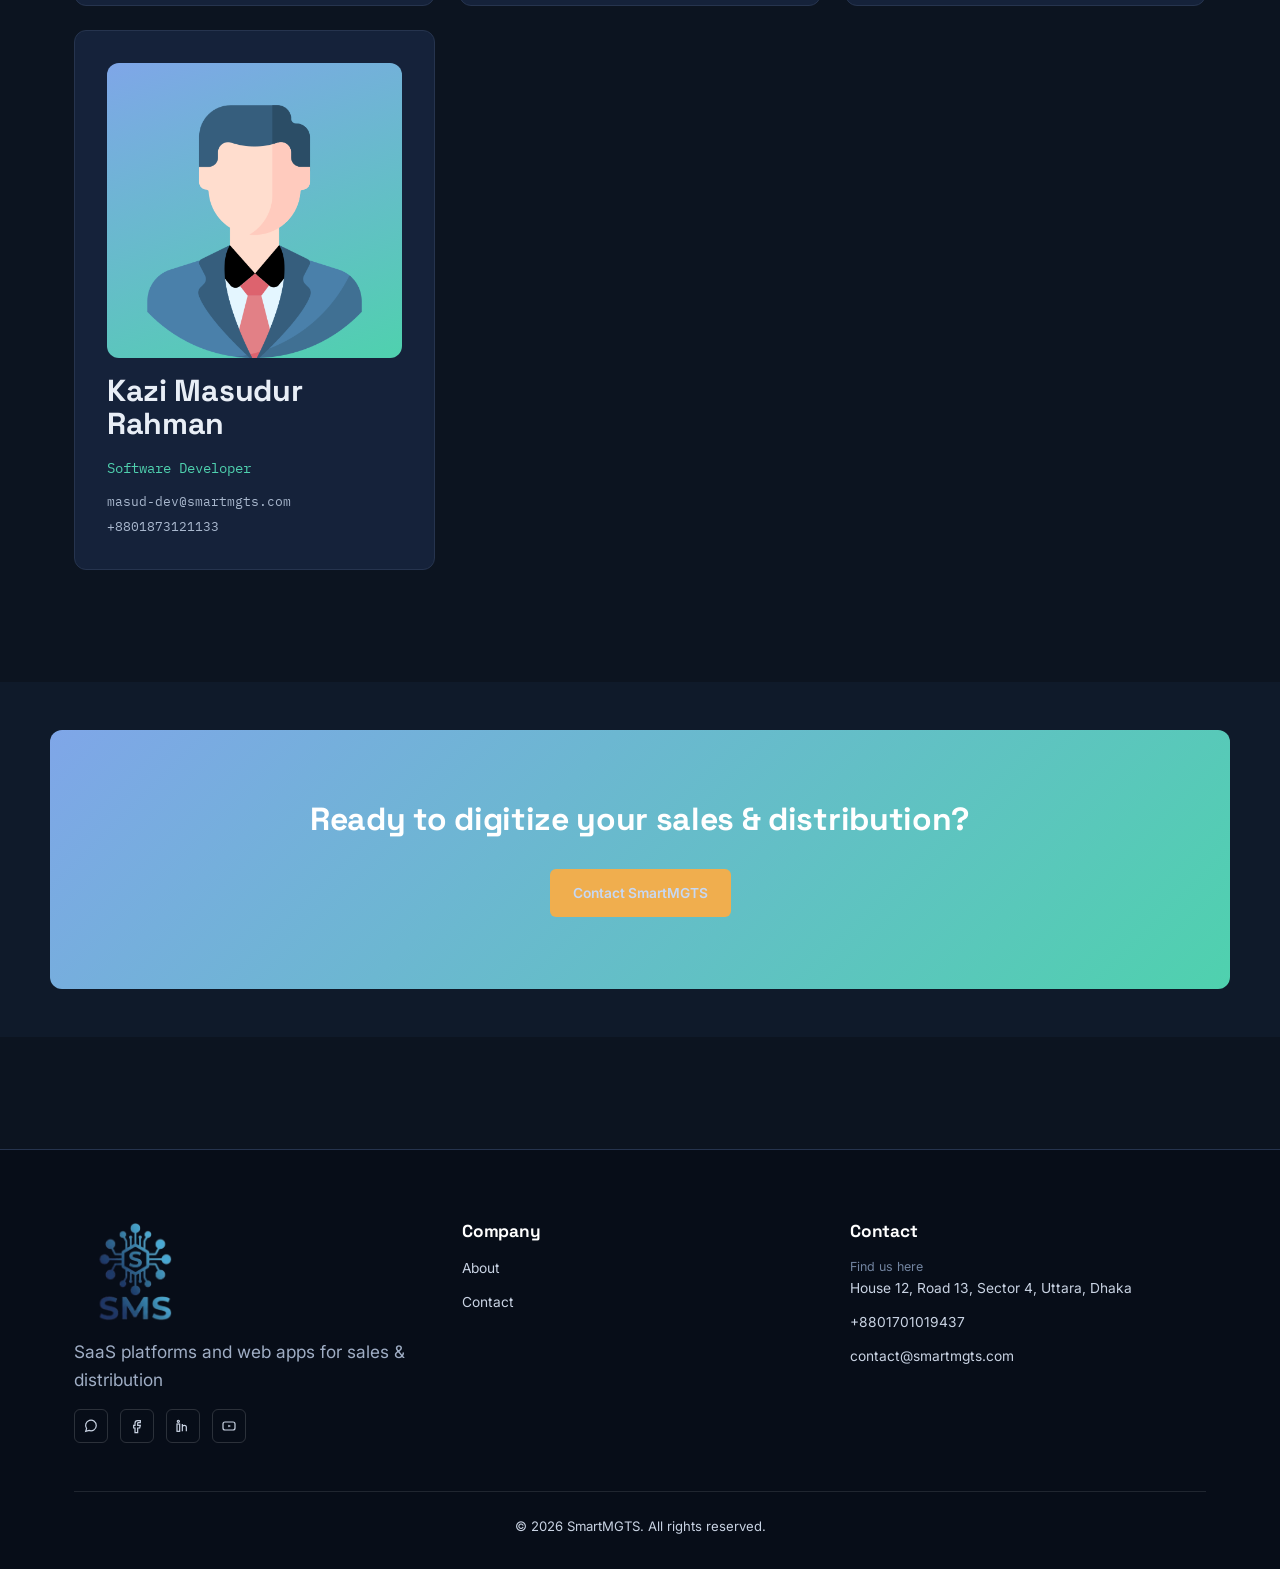
==== commit bd0a6c48: "e" ====
--- a/about.html
+++ b/about.html
@@ -189,7 +189,7 @@
         </div>
       </section>
 
-      <section class="section section--tight section--alt" id="leadership">
+      <!-- <section class="section section--tight section--alt" id="leadership">
         <div class="container">
           <div class="section-head reveal">
             <p class="eyebrow" data-i18n="leadership.eyebrow">Leadership</p>
@@ -215,11 +215,13 @@
               <a href="mailto:smartmgtsystem@gmail.com" itemprop="email"
                 >smartmgtsystem@gmail.com</a
               >
-              <a href="tel:+8801713031684" itemprop="telephone">01713-031684</a>
-            </div>
-          </div>
-        </div>
-      </section>
+              <a href="tel:+8801713031684" itemprop="telephone"
+                >+8801713031684</a
+              >
+            </div>
+          </div>
+        </div>
+      </section> -->
 
       <section class="section" id="team">
         <div class="container">
@@ -228,16 +230,34 @@
               Who builds this
             </p>
             <h2 data-i18n="about.teamTitle">The team</h2>
-            <p data-i18n="about.teamSubtitle">
+            <!-- <p data-i18n="about.teamSubtitle">
               Three people, covering consulting, development and delivery for
               every product on this site.
-            </p>
+            </p> -->
           </div>
           <div class="grid grid--team">
             <div class="card team-card reveal">
               <!-- <div class="team-card__avatar">AH</div> -->
               <img
-                src="assets/images/team/hadi.jpg"
+                src="assets/images/team/hadi.png"
+                alt="Abdul Hadi Hemel"
+                class="team-card__avatar"
+              />
+              <h3>Mohammed Naim Uddin</h3>
+              <p class="team-card__role" data-i18n="team.naim.role">
+                CEO &amp; Founder
+              </p>
+              <div class="team-card__meta">
+                <a href="mailto:ceo@smartmgts.com"
+                  >ceo@smartmgts.com</a
+                >
+                <a href="tel:+8801713031684">+8801713031684</a>
+              </div>
+            </div>
+            <div class="card team-card reveal">
+              <!-- <div class="team-card__avatar">AH</div> -->
+              <img
+                src="assets/images/team/hadi.png"
                 alt="Abdul Hadi Hemel"
                 class="team-card__avatar"
               />
@@ -246,17 +266,17 @@
                 Software Consultant
               </p>
               <div class="team-card__meta">
-                <a href="mailto:himelabdulhadi@gmail.com"
-                  >himelabdulhadi@gmail.com</a
+                <a href="mailto:hadi-dev@smartmgts.com"
+                  >hadi-dev@smartmgts.com</a
                 >
-                <a href="tel:+8801911111111">01911-111111</a>
+                <a href="tel:+8801401196701">+8801401196701</a>
               </div>
             </div>
 
             <div class="card team-card reveal">
               <!-- <div class="team-card__avatar">AS</div> -->
               <img
-                src="assets/images/team/shayak.jpg"
+                src="assets/images/team/hadi.png"
                 alt="Md Anisuzzaman Shayak"
                 class="team-card__avatar"
               />
@@ -265,15 +285,17 @@
                 Software Developer
               </p>
               <div class="team-card__meta">
-                <a href="mailto:azshayak@gmail.com">azshayak@gmail.com</a>
-                <a href="tel:+8801922222222">01922-222222</a>
+                <a href="mailto:shayek-dev@smartmgts.com"
+                  >shayek-dev@smartmgts.com</a
+                >
+                <a href="tel:+8801831267627">+8801831267627</a>
               </div>
             </div>
 
             <div class="card team-card reveal">
               <!-- <div class="team-card__avatar">KM</div> -->
               <img
-                src="assets/images/team/masud.png"
+                src="assets/images/team/hadi.png"
                 alt="Kazi Masudur Rahman"
                 class="team-card__avatar"
               />
@@ -282,8 +304,10 @@
                 Software Developer
               </p>
               <div class="team-card__meta">
-                <a href="mailto:masudur0823@gmail.com">masudur0823@gmail.com</a>
-                <a href="tel:+8801712121212">01712-121212</a>
+                <a href="mailto:masud-dev@smartmgts.com"
+                  >masud-dev@smartmgts.com</a
+                >
+                <a href="tel:+8801873121133">+8801873121133</a>
               </div>
             </div>
           </div>
--- a/assets/css/components.css
+++ b/assets/css/components.css
@@ -603,3 +603,6 @@
   width: 22px;
   height: 22px;
 }
+
+
+
--- a/assets/css/style.css
+++ b/assets/css/style.css
@@ -1,35 +1,33 @@
 /* common start */
 /* ------------------------- */
-.section h1{
-    font-size: var(--sp-6);
-}
-
-.section h2{
-    font-size: var(--sp-5);
+.section h1 {
+  font-size: var(--sp-6);
+}
+
+.section h2 {
+  font-size: var(--sp-5);
 }
 
 /* ----------------------- */
 /* common end */
 
-
-
 /* page wise */
 /* ------------------------------------------- */
 
 /* logo */
-.logo_img{
-    width: 100px;
-    height: 50px;
-    object-fit: contain;
-    position: absolute;
+.logo_img {
+  width: 100px;
+  height: 50px;
+  object-fit: contain;
+  position: absolute;
 }
 /* home page/hero section */
-.section.hero{
-     padding-block: var(--sp-6);
-}
-
-#products{
-    padding-block: var(--sp-6);
+.section.hero {
+  padding-block: var(--sp-6);
+}
+
+#products {
+  padding-block: var(--sp-6);
 }
 
 /* contact us page start */
@@ -46,9 +44,15 @@
   opacity: 0;
   animation: modalFadeIn 0.2s ease forwards;
 }
-.modal-overlay[hidden] { display: none; }
-
-@keyframes modalFadeIn { to { opacity: 1; } }
+.modal-overlay[hidden] {
+  display: none;
+}
+
+@keyframes modalFadeIn {
+  to {
+    opacity: 1;
+  }
+}
 
 .modal-box {
   background: var(--surface, #fff);
@@ -62,11 +66,14 @@
   box-shadow: 0 20px 50px rgba(0, 0, 0, 0.25);
   transform: translateY(12px) scale(0.96);
   opacity: 0;
-  animation: modalPopIn 0.28s cubic-bezier(.22,1,.36,1) 0.05s forwards;
+  animation: modalPopIn 0.28s cubic-bezier(0.22, 1, 0.36, 1) 0.05s forwards;
 }
 
 @keyframes modalPopIn {
-  to { transform: translateY(0) scale(1); opacity: 1; }
+  to {
+    transform: translateY(0) scale(1);
+    opacity: 1;
+  }
 }
 
 .modal-close {
@@ -81,7 +88,9 @@
   color: inherit;
   opacity: 0.6;
 }
-.modal-close:hover { opacity: 1; }
+.modal-close:hover {
+  opacity: 1;
+}
 
 .modal-icon {
   width: 56px;
@@ -92,13 +101,26 @@
   align-items: center;
   justify-content: center;
 }
-.modal-icon svg { width: 28px; height: 28px; }
-
-.modal-icon--success { background: rgba(34, 197, 94, 0.15); color: #16a34a; }
-.modal-icon--error { background: rgba(239, 68, 68, 0.15); color: #dc2626; }
-
-.modal-box.is-success .modal-icon--success { display: flex; }
-.modal-box.is-error .modal-icon--error { display: flex; }
+.modal-icon svg {
+  width: 28px;
+  height: 28px;
+}
+
+.modal-icon--success {
+  background: rgba(34, 197, 94, 0.15);
+  color: #16a34a;
+}
+.modal-icon--error {
+  background: rgba(239, 68, 68, 0.15);
+  color: #dc2626;
+}
+
+.modal-box.is-success .modal-icon--success {
+  display: flex;
+}
+.modal-box.is-error .modal-icon--error {
+  display: flex;
+}
 
 .modal-title {
   font-family: var(--font-heading, "Space Grotesk", sans-serif);
@@ -112,16 +134,449 @@
 }
 /* contact us page end */
 
-
-
 @media (max-width: 980px) {
-    .section h1 {
-        font-size: 2.4rem;
-    }
+  .section h1 {
+    font-size: 2.4rem;
+  }
 }
 
 @media (max-width: 720px) {
-    .section h1 {
-        font-size: 1.5rem;
-    }
-}+  .section h1 {
+    font-size: 1.5rem;
+  }
+}
+
+/* product details page */
+.product-detail {
+  max-width: 1100px;
+  margin: 0 auto;
+  padding: clamp(2rem, 4vw, 3.5rem) 1.25rem clamp(4rem, 8vw, 6rem);
+}
+
+/* ---------- Hero ---------- */
+
+.product-detail__hero {
+  display: grid;
+  gap: clamp(1.75rem, 4vw, 2.75rem);
+}
+
+@media (min-width: 760px) {
+  .product-detail__hero {
+    grid-template-columns: minmax(260px, 360px) 1fr;
+    align-items: start;
+  }
+}
+
+.product-detail__media {
+  border-radius: var(--radius-m);
+  overflow: hidden;
+  background: var(--surface);
+  border: 1px solid var(--rule);
+  /* aspect-ratio: 4 / 3; */
+}
+
+.product-detail__media img {
+  width: 100%;
+  height: 100%;
+  object-fit: cover;
+  display: block;
+}
+
+.product-detail__intro h1 {
+  font-family: var(--font-display);
+  font-weight: 700;
+  font-size: clamp(1.9rem, 3.4vw, 2.6rem);
+  line-height: 1.12;
+  letter-spacing: -0.01em;
+  margin: 0.75rem 0 0.85rem;
+}
+
+.product-detail__desc {
+  font-size: 1.05rem;
+  line-height: 1.65;
+  color: var(--ink-soft);
+  max-width: 54ch;
+}
+
+/* Tag + badge row */
+
+.product-detail__meta {
+  display: flex;
+  align-items: center;
+  gap: 0.6rem;
+  font-family: var(--font-mono);
+  font-size: 0.8rem;
+}
+
+.product-detail__meta .mono {
+  color: var(--ink-soft);
+  letter-spacing: 0.02em;
+}
+
+.badge {
+  display: inline-flex;
+  align-items: center;
+  gap: 0.35rem;
+  padding: 0.2rem 0.6rem;
+  border-radius: 999px;
+  font-family: var(--font-mono);
+  font-size: 0.72rem;
+  text-transform: uppercase;
+  letter-spacing: 0.06em;
+  border: 1px solid currentColor;
+}
+
+.badge--live {
+  color: var(--teal);
+}
+.badge--beta {
+  color: var(--brass);
+}
+
+/* ---------- Manifest strip (signature element) ---------- */
+
+.product-detail__manifest {
+  margin-top: clamp(1.75rem, 4vw, 2.5rem);
+  border-top: 1px solid var(--rule);
+  border-bottom: 1px solid var(--rule);
+  display: grid;
+  grid-template-columns: repeat(2, 1fr);
+  font-family: var(--font-mono);
+}
+
+@media (min-width: 640px) {
+  .product-detail__manifest {
+    grid-template-columns: repeat(4, 1fr);
+  }
+}
+
+.product-detail__manifest dl {
+  margin: 0;
+  padding: 0.9rem 1rem;
+  border-left: 1px solid var(--rule);
+  display: flex;
+  flex-direction: column;
+  gap: 0.2rem;
+}
+
+.product-detail__manifest dl:first-child,
+.product-detail__manifest dl:nth-child(2) {
+  border-left: none;
+}
+
+@media (min-width: 640px) {
+  .product-detail__manifest dl:nth-child(2) {
+    border-left: 1px solid var(--rule);
+  }
+}
+
+.product-detail__manifest dt {
+  font-size: 0.68rem;
+  text-transform: uppercase;
+  letter-spacing: 0.08em;
+  color: var(--ink-soft);
+}
+
+.product-detail__manifest dd {
+  margin: 0;
+  font-size: 0.85rem;
+  font-variant-numeric: tabular-nums;
+  color: var(--ink);
+}
+
+/* ---------- Route divider ---------- */
+
+.route-divider {
+  border: none;
+  border-top: 2px dotted var(--rule);
+  margin: clamp(2.5rem, 5vw, 3.5rem) 0;
+  position: relative;
+}
+
+.route-divider::before,
+.route-divider::after {
+  content: "";
+  position: absolute;
+  top: -3px;
+  width: 8px;
+  height: 8px;
+  border-radius: 50%;
+  background: var(--brass);
+}
+
+.route-divider::before {
+  left: 0;
+}
+.route-divider::after {
+  right: 0;
+}
+
+/* ---------- Sections ---------- */
+
+.product-detail__section h2 {
+  font-family: var(--font-mono);
+  font-size: 0.78rem;
+  text-transform: uppercase;
+  letter-spacing: 0.08em;
+  color: var(--ink-soft);
+  margin: 0 0 1.1rem;
+}
+
+.product-detail__section[hidden] {
+  display: none;
+}
+
+/* Features as ledger line-items */
+
+.product-detail__features {
+  list-style: none;
+  margin: 0;
+  padding: 0;
+  counter-reset: line-item;
+  border-top: 1px solid var(--rule);
+}
+
+.product-detail__features li {
+  counter-increment: line-item;
+  display: flex;
+  align-items: baseline;
+  gap: 0.9rem;
+  padding: 0.85rem 0;
+  border-bottom: 1px solid var(--rule);
+  font-size: 0.98rem;
+  line-height: 1.5;
+}
+
+.product-detail__features li::before {
+  content: counter(line-item, decimal-leading-zero);
+  font-family: var(--font-mono);
+  font-size: 0.78rem;
+  color: var(--brass);
+  flex-shrink: 0;
+  width: 1.6em;
+}
+
+/* Gallery */
+
+.product-detail__gallery {
+  display: grid;
+  gap: 0.75rem;
+  grid-template-columns: repeat(auto-fit, minmax(200px, 1fr));
+}
+
+.product-detail__gallery img {
+  width: 100%;
+  border-radius: var(--radius);
+  border: 1px solid var(--rule);
+  display: block;
+  cursor: zoom-in;
+}
+
+/* Links as manifest stops */
+
+.product-detail__links {
+  list-style: none;
+  margin: 0;
+  padding: 0;
+  display: flex;
+  flex-wrap: wrap;
+  gap: 0.6rem;
+}
+
+.product-detail__links a {
+  display: inline-flex;
+  align-items: center;
+  gap: 0.4rem;
+  padding: 0.55rem 1rem;
+  border-radius: 999px;
+  border: 1px solid var(--rule);
+  font-family: var(--font-mono);
+  font-size: 0.82rem;
+  text-decoration: none;
+  color: var(--ink);
+  background: var(--surface);
+  transition:
+    border-color 0.15s ease,
+    color 0.15s ease;
+}
+
+.product-detail__links a:hover,
+.product-detail__links a:focus-visible {
+  border-color: var(--brass);
+  color: var(--brass);
+}
+
+/* Back link */
+
+.product-detail__back {
+  display: inline-block;
+  margin-top: clamp(2.5rem, 5vw, 3.5rem);
+  font-family: var(--font-mono);
+  font-size: 0.85rem;
+  color: var(--ink-soft);
+  text-decoration: none;
+}
+
+.product-detail__back:hover,
+.product-detail__back:focus-visible {
+  color: var(--ink);
+}
+
+/* Accessibility */
+
+.product-detail a:focus-visible {
+  outline: 2px solid var(--brass);
+  outline-offset: 2px;
+}
+
+@media (prefers-reduced-motion: reduce) {
+  .product-detail * {
+    transition: none !important;
+  }
+}
+
+/* ============ Experience the System (video timeline) ============ */
+.experience-timeline {
+  margin-top: 3rem;
+}
+.experience-timeline__title {
+  font-weight: 700;
+  text-transform: uppercase;
+  letter-spacing: -0.01em;
+  font-size: 22px;
+  margin-bottom: 2.5rem;
+  text-align: center;
+}
+.experience-timeline__list {
+  list-style: none;
+  margin: 0;
+  padding: 0;
+  position: relative;
+}
+/* center connector line — desktop only */
+.experience-timeline__list::before {
+  content: "";
+  position: absolute;
+  top: 0;
+  bottom: 0;
+  left: 50%;
+  width: 2px;
+  background: color-mix(in srgb, currentColor 15%, transparent);
+  transform: translateX(-50%);
+}
+.experience-timeline__item {
+  display: grid;
+  grid-template-columns: 1fr auto 1fr;
+  align-items: center;
+  gap: 1.5rem;
+  position: relative;
+  padding: 2rem 0;
+}
+.experience-timeline__item--reverse .experience-timeline__label {
+  text-align: left;
+}
+.experience-timeline__label {
+  text-align: right;
+}
+.experience-timeline__tag {
+  display: inline-block;
+  color: var(--color-primary, #2563eb);
+  font-weight: 700;
+  font-size: 0.95rem;
+  margin-bottom: 0.25rem;
+}
+.experience-timeline__label p {
+  margin: 0;
+  opacity: 0.7;
+  font-size: 0.95rem;
+}
+.experience-timeline__node {
+  position: relative;
+  z-index: 2;
+  display: grid;
+  place-items: center;
+  width: 44px;
+  height: 44px;
+  border-radius: 50%;
+  background: var(--color-primary, #2563eb);
+  color: #fff;
+  box-shadow: 0 0 0 6px var(--color-surface, #fff);
+}
+.experience-timeline__node svg {
+  width: 20px;
+  height: 20px;
+}
+.experience-timeline__video {
+  border-radius: 16px;
+  overflow: hidden;
+}
+/* click-to-play YouTube facade */
+.yt-facade {
+  position: relative;
+  background: #0b0b0c;
+}
+.yt-facade__play {
+  all: unset;
+  display: block;
+  position: relative;
+  width: 100%;
+  aspect-ratio: 16 / 9;
+  cursor: pointer;
+}
+.yt-facade__thumb {
+  width: 100%;
+  height: 100%;
+  object-fit: cover;
+  display: block;
+}
+.yt-facade__play-icon {
+  position: absolute;
+  inset: 0;
+  display: grid;
+  place-items: center;
+}
+.yt-facade__play-icon svg {
+  width: 56px;
+  height: 56px;
+  color: #fff;
+  background: #ff0000;
+  border-radius: 12px;
+  padding: 10px;
+}
+.yt-facade iframe {
+  width: 100%;
+  aspect-ratio: 16 / 9;
+  display: block;
+  border: 0;
+}
+.yt-facade__caption {
+  margin: 0.75rem 0 0;
+  font-size: 0.95rem;
+  opacity: 0.85;
+}
+
+@media (max-width: 720px) {
+  .experience-timeline__list::before {
+    left: 21px;
+  }
+  .experience-timeline__item,
+  .experience-timeline__item--reverse {
+    grid-template-columns: 44px 1fr;
+    grid-template-areas:
+      "node label"
+      "video video";
+    row-gap: 0.75rem;
+  }
+  .experience-timeline__node {
+    grid-area: node;
+    width: 36px;
+    height: 36px;
+  }
+  .experience-timeline__label {
+    grid-area: label;
+    text-align: left !important;
+  }
+  .experience-timeline__video {
+    grid-area: video;
+  }
+}
